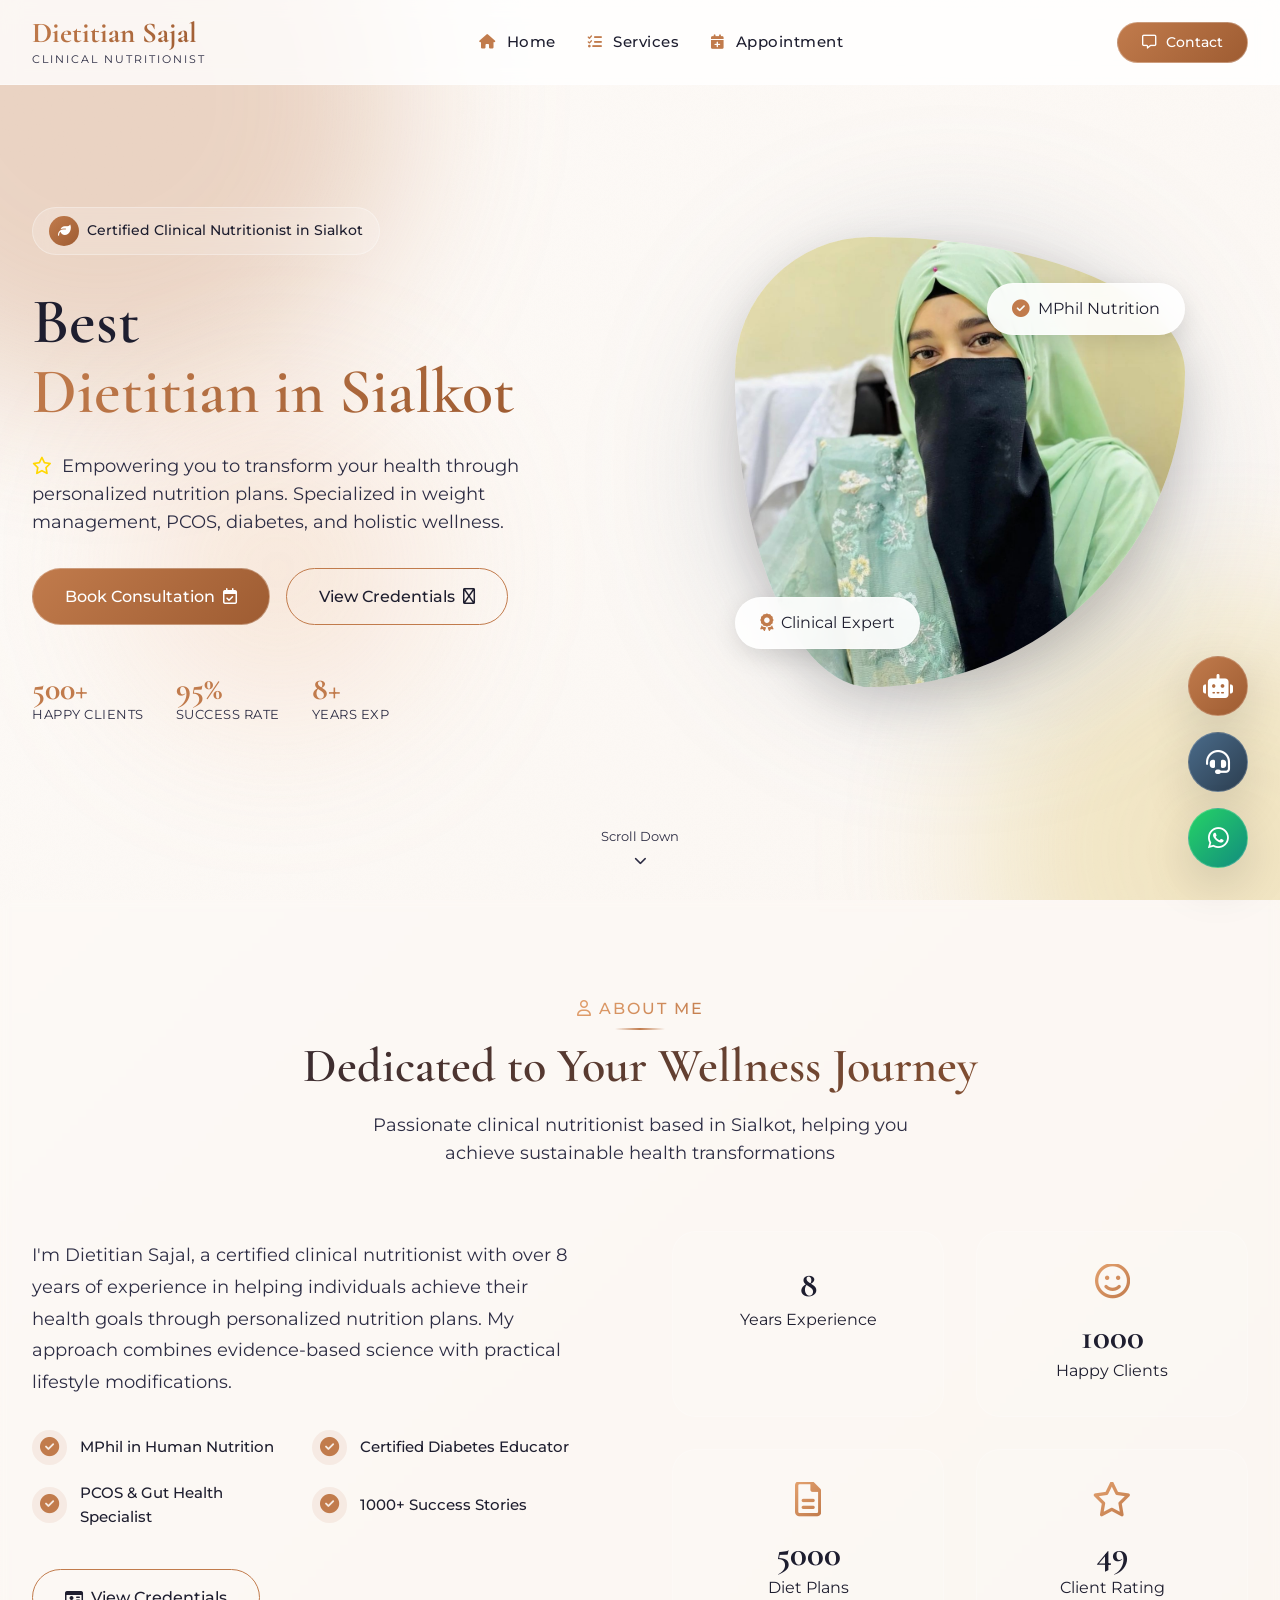
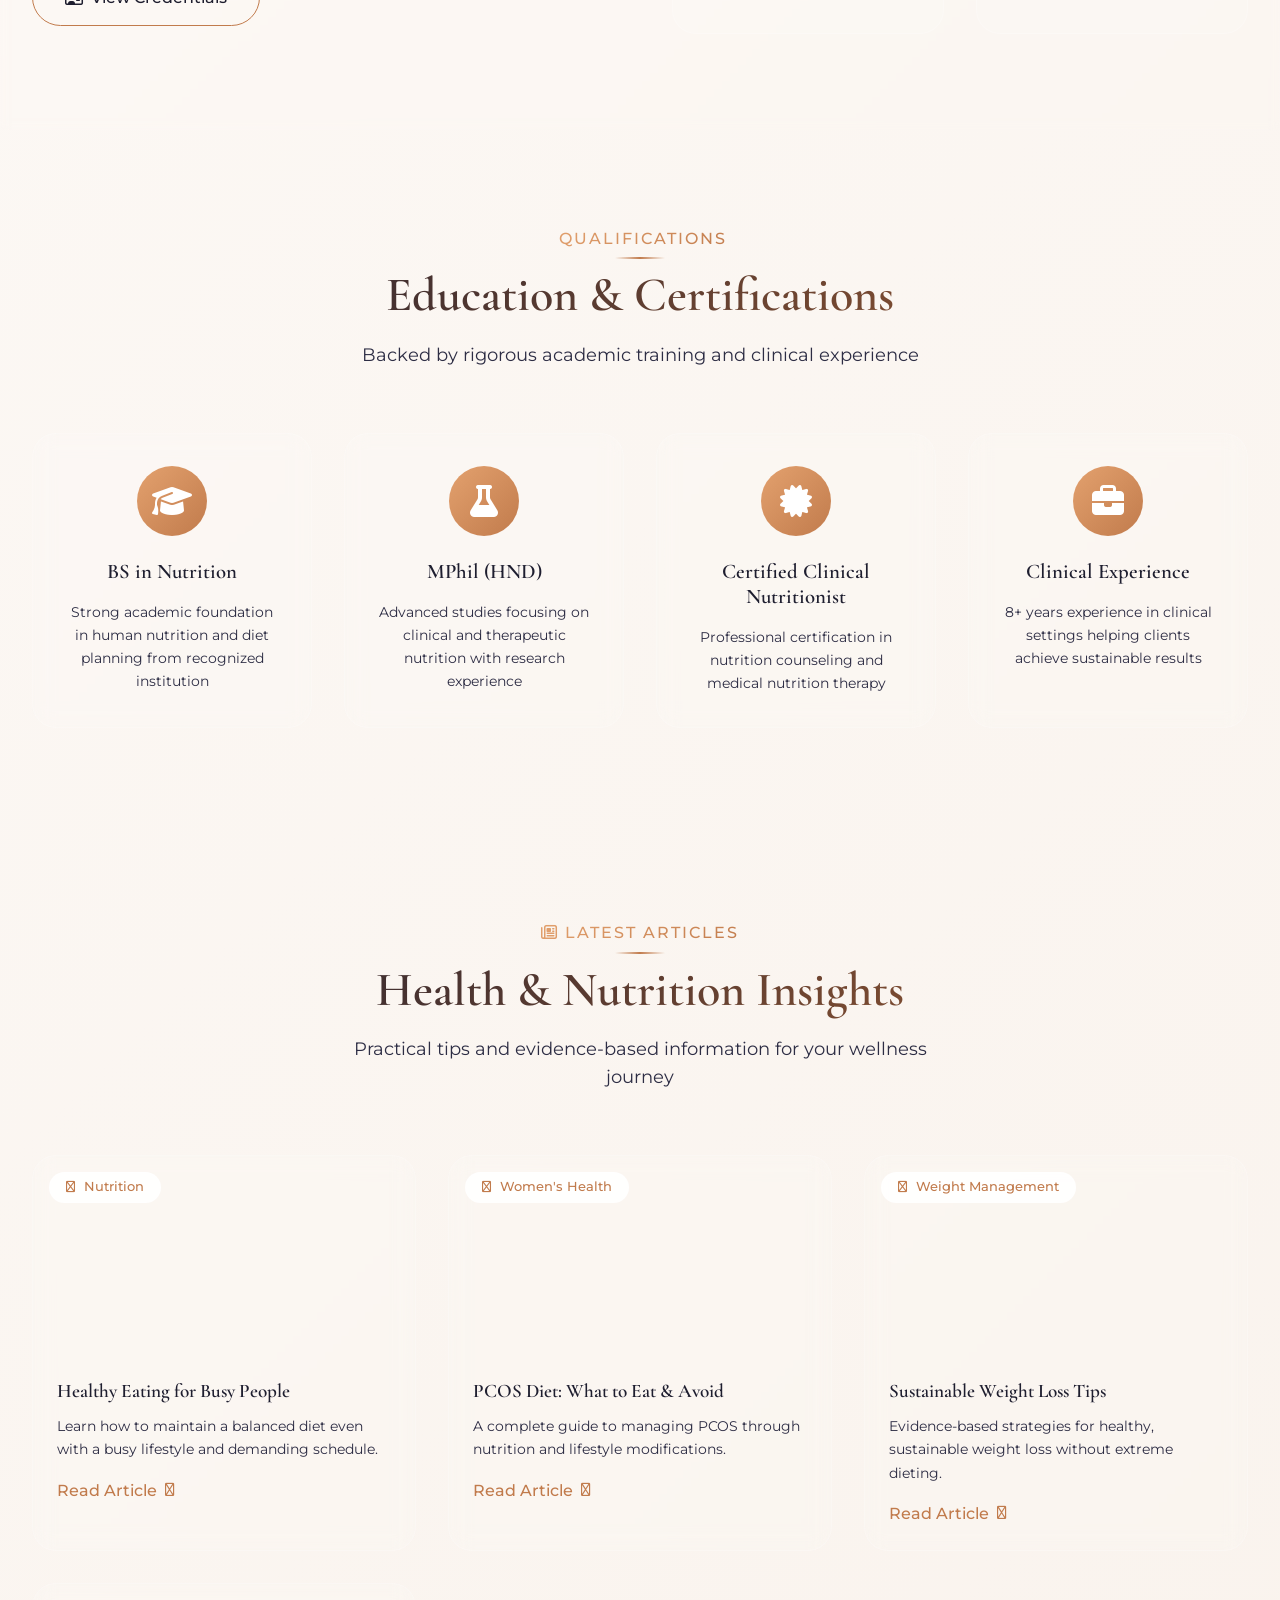
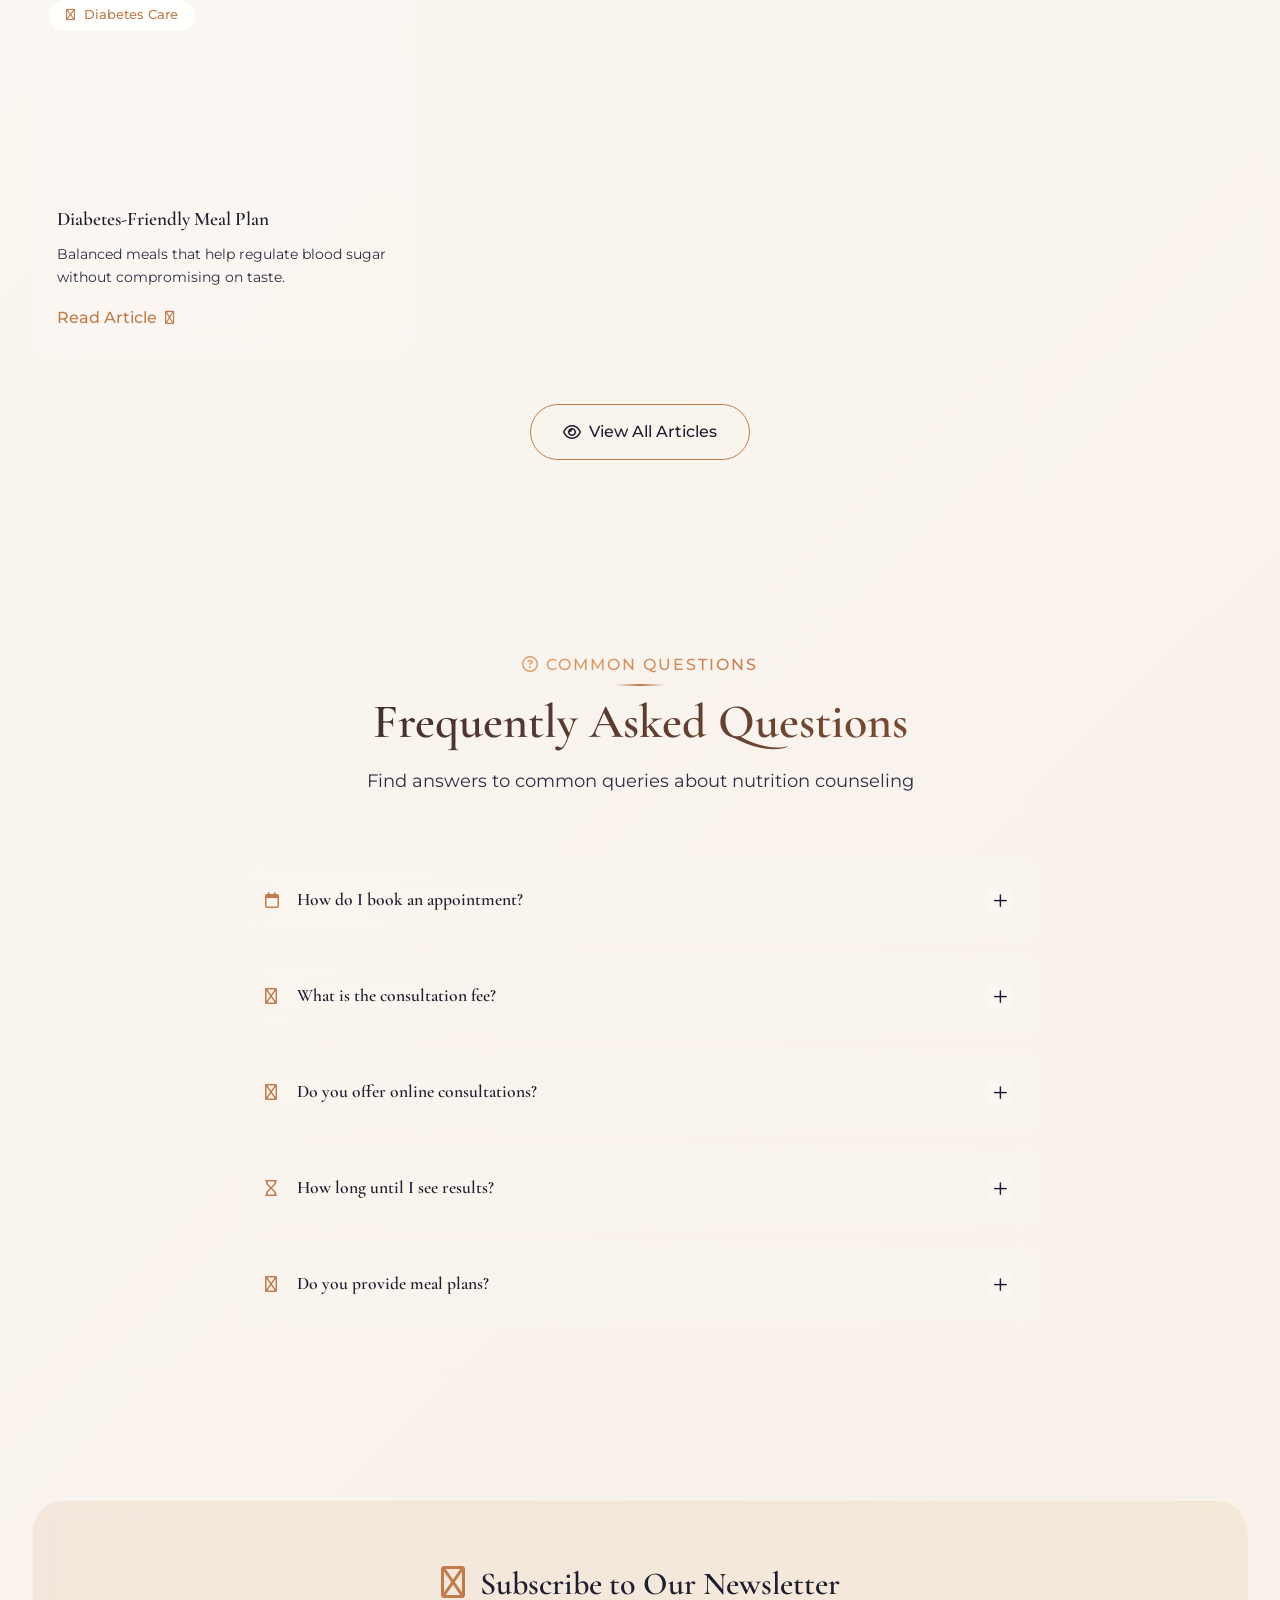
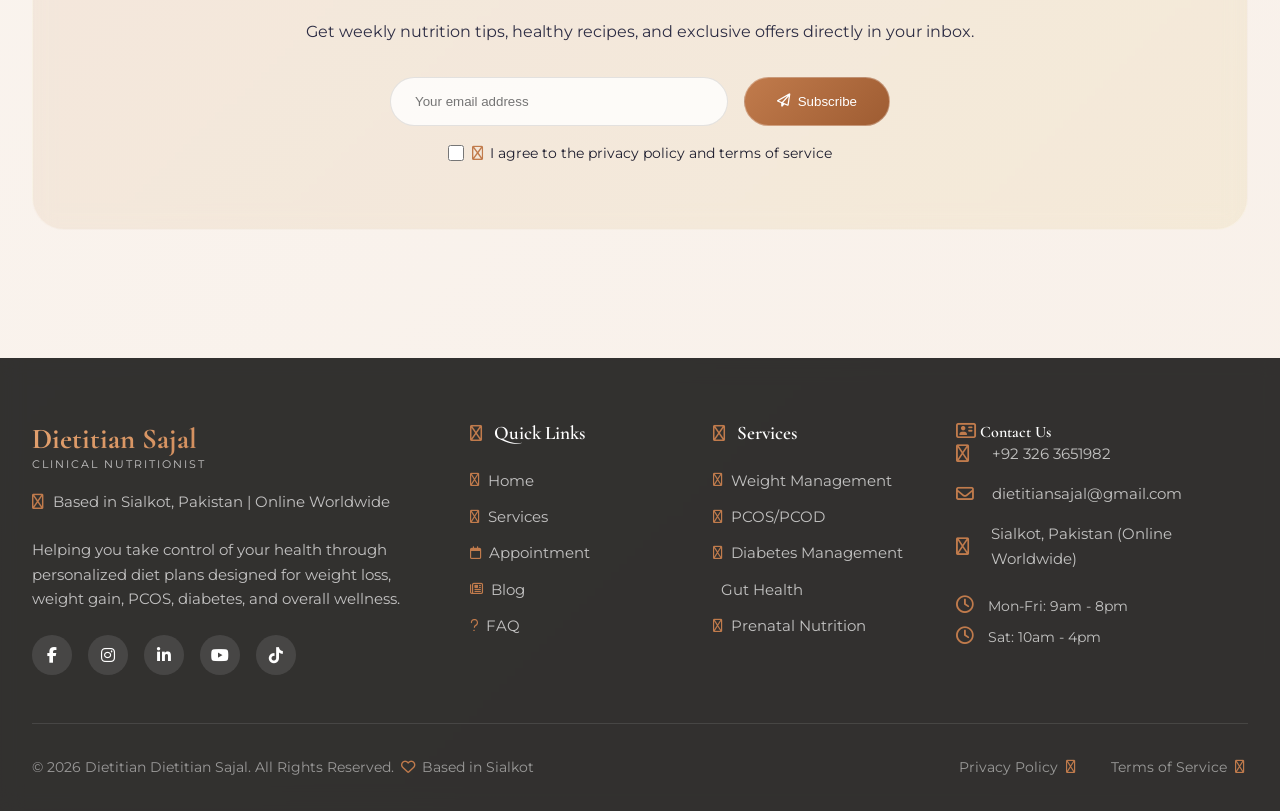
==== index.html @ c1fb3bb5 "Add files via upload" ====
<!DOCTYPE html>
<html lang="en">
<head>
    <meta charset="UTF-8">
    <meta name="viewport" content="width=device-width, initial-scale=1.0">

    <!-- ********** PRIMARY META TAGS (UPDATED for Sialkot & SEO) ********** -->
    <title>Dietitian in Sialkot | Best Nutritionist for PCOS & Weight Loss – Dietitian Sajal</title>
    <meta name="description" content="Dietitian Sajal is a top clinical nutritionist in Sialkot offering expert diet plans for weight loss, PCOS, and diabetes. Book online or in-person consultation today!">
    <meta name="keywords" content="Dietitian in Sialkot, Nutritionist in Sialkot, Weight Loss Diet Plan Pakistan, Online Diet Plan Pakistan, PCOS diet expert, clinical nutritionist, diabetes meal plan, holistic wellness coach">
    <meta name="author" content="Dietitian Sajal">
    <meta name="robots" content="index, follow">
    <link rel="canonical" href="https://ahwm2n1.github.io/Dn-Sajal/">

    <!-- ********** FAVICON ********** -->
    <link rel="apple-touch-icon" sizes="180x180" href="/favicon/apple-touch-icon.png">
    <link rel="icon" type="image/png" sizes="32x32" href="/favicon/favicon-32x32.png">
    <link rel="icon" type="image/png" sizes="16x16" href="/favicon/favicon-16x16.png">
    <link rel="manifest" href="/site.webmanifest">

    <!-- ********** OPEN GRAPH ********** -->
    <meta property="og:title" content="Dietitian in Sialkot | Best Nutritionist for PCOS & Weight Loss – Dietitian Sajal">
    <meta property="og:description" content="Expert nutritionist in Sialkot offering personalized diet plans for weight loss, PCOS, diabetes, and holistic wellness. Book your consultation now.">
    <meta property="og:url" content="https://ahwm2n1.github.io/Dn-Sajal/">
    <meta property="og:site_name" content="Dietitian Dietitian Sajal">
    <meta property="og:type" content="website">
    <meta property="og:image" content="https://ahwm2n1.github.io/Dn-Sajal/images/og-image.jpg">
    <meta property="og:image:width" content="1200">
    <meta property="og:image:height" content="630">
    <meta property="og:locale" content="en_PK">

    <!-- ********** TWITTER CARD ********** -->
    <meta name="twitter:card" content="summary_large_image">
    <meta name="twitter:title" content="Dietitian in Sialkot | Best Nutritionist for PCOS & Weight Loss - Dietitian Sajal">
    <meta name="twitter:description" content="Expert nutritionist in Sialkot offering personalized diet plans for weight loss, PCOS, diabetes, and holistic wellness.">
    <meta name="twitter:image" content="https://ahwm2n1.github.io/Dn-Sajal/images/twitter-image.jpg">

    <!-- Fonts, Icons & Styles -->
    <link rel="preconnect" href="https://fonts.googleapis.com">
    <link rel="preconnect" href="https://fonts.gstatic.com" crossorigin>
    <link href="https://fonts.googleapis.com/css2?family=Cormorant+Garamond:wght@400;500;600;700&family=Montserrat:wght@300;400;500;600;700&display=swap" rel="stylesheet">
    
    <!-- Font Awesome 6 (Latest version with high-quality icons) -->
    <link rel="stylesheet" href="https://cdnjs.cloudflare.com/ajax/libs/font-awesome/6.4.0/css/all.min.css">
    
    <link href="https://unpkg.com/aos@2.3.1/dist/aos.css" rel="stylesheet">
    <link rel="stylesheet" href="css/style.css">
</head>
<body>
    <!-- ====================== ANIMATED BACKGROUND ====================== -->
    <div class="animated-bg">
        <div class="gradient-orb orb-1"></div>
        <div class="gradient-orb orb-2"></div>
        <div class="gradient-orb orb-3"></div>
        <div class="gradient-orb orb-4"></div>
        <div class="noise-overlay"></div>
    </div>

    <!-- ====================== FLOATING ACTION BUTTONS ====================== -->
    <div class="fab-container">
        <div class="fab ai-chat-btn" id="aiChatBtn">
            <i class="fa-solid fa-robot"></i>
            <span class="fab-tooltip">Ask AI Assistant</span>
        </div>
        <div class="fab quick-contact-btn" id="quickContactBtn">
            <i class="fa-solid fa-headset"></i>
            <span class="fab-tooltip">Quick Contact</span>
        </div>
        <a href="https://wa.me/923263651982" class="fab whatsapp-fab" target="_blank">
            <i class="fa-brands fa-whatsapp"></i>
            <span class="fab-tooltip">WhatsApp</span>
        </a>
    </div>

    <!-- ====================== AI CHAT MODAL ====================== -->
    <div class="ai-modal" id="aiModal">
        <div class="ai-modal-content">
            <div class="ai-modal-header">
                <div class="ai-avatar">
                    <i class="fa-solid fa-robot"></i>
                </div>
                <div class="ai-title">
                    <h3>Nutrition AI Assistant</h3>
                    <p>Ask me anything about nutrition</p>
                </div>
                <button class="ai-close-btn" id="aiCloseBtn"><i class="fa-solid fa-xmark"></i></button>
            </div>
            <div class="ai-chat-body" id="aiChatBody">
                <div class="ai-message bot-message">
                    <div class="message-content">
                        <p>👋 Hello! I'm Dn-Sajal's AI assistant. I can help with PCOS, weight loss plans, booking, or nutrition tips. How can I help you today?</p>
                    </div>
                    <span class="message-time">Just now</span>
                </div>
            </div>
            <div class="ai-chat-footer">
                <input type="text" id="aiUserInput" placeholder="Type your question..." autocomplete="off">
                <button id="aiSendBtn"><i class="fa-regular fa-paper-plane"></i></button>
            </div>
            <div class="ai-suggestions">
                <button class="suggestion-chip"><i class="fa-solid fa-female"></i> PCOS diet tips</button>
                <button class="suggestion-chip"><i class="fa-solid fa-weight-scale"></i> Weight loss plan</button>
                <button class="suggestion-chip"><i class="fa-solid fa-calendar-check"></i> Book appointment</button>
                <button class="suggestion-chip"><i class="fa-solid fa-droplet"></i> Diabetes management</button>
            </div>
        </div>
    </div>

    <!-- ====================== QUICK CONTACT MODAL ====================== -->
    <div class="quick-contact-modal" id="quickContactModal">
        <div class="quick-contact-content">
            <div class="quick-contact-header">
                <h3>Quick Contact</h3>
                <button class="quick-close-btn" id="quickCloseBtn"><i class="fa-solid fa-xmark"></i></button>
            </div>
            <div class="quick-contact-body">
                <p>Get in touch instantly through any of these channels:</p>
                <div class="quick-contact-options">
                    <a href="https://wa.me/923263651982" class="quick-option whatsapp-option" target="_blank">
                        <i class="fa-brands fa-whatsapp"></i>
                        <span>WhatsApp</span>
                    </a>
                    <a href="tel:+923263651982" class="quick-option phone-option">
                        <i class="fa-solid fa-phone-volume"></i>
                        <span>Call Now</span>
                    </a>
                    <a href="mailto:dietitiansajal@gmail.com" class="quick-option email-option">
                        <i class="fa-regular fa-envelope"></i>
                        <span>Email</span>
                    </a>
                    <a href="#" class="quick-option instagram-option">
                        <i class="fa-brands fa-instagram"></i>
                        <span>Instagram DM</span>
                    </a>
                </div>
            </div>
        </div>
    </div>

    <!-- ====================== NAVIGATION ====================== -->
    <nav class="navbar" id="navbar">
        <div class="nav-container">
            <div class="logo" data-aos="fade-right" data-aos-duration="1000">
                <a href="index.html">
                    <span class="logo-text">Dietitian Sajal</span>
                    <span class="logo-sub">Clinical Nutritionist</span>
                </a>
            </div>
            
            <div class="nav-menu" id="navMenu">
                <ul>
                    <li data-aos="fade-down" data-aos-delay="100"><a href="index.html" class="active"><i class="fa-solid fa-house"></i> Home</a></li>
                    <li data-aos="fade-down" data-aos-delay="200"><a href="services.html"><i class="fa-solid fa-list-check"></i> Services</a></li>
                    <li data-aos="fade-down" data-aos-delay="300"><a href="appointment.html"><i class="fa-solid fa-calendar-plus"></i> Appointment</a></li>
                </ul>
            </div>
            
            <div class="nav-right">
                <a href="#contact" class="nav-contact-btn"><i class="fa-regular fa-message"></i> Contact</a>
                <div class="nav-toggle" id="navToggle">
                    <span></span>
                    <span></span>
                    <span></span>
                </div>
            </div>
        </div>
    </nav>

    <!-- ====================== HERO SECTION ====================== -->
    <section class="hero">
        <div class="hero-container">
            <div class="hero-content" data-aos="fade-up" data-aos-duration="1500">
                <div class="hero-badge">
                    <span class="badge-icon"><i class="fa-solid fa-leaf"></i></span>
                    <span class="badge-text">Certified Clinical Nutritionist in Sialkot</span>
                </div>
                
                <h1 class="hero-title">
                    Best <span class="typed-text" id="typed-text">Dietitian in Sialkot</span>
                </h1>
                
                <p class="hero-description">
                    <i class="fa-regular fa-star" style="color: #FFD700;"></i> 
                    Empowering you to transform your health through personalized nutrition plans. 
                    Specialized in weight management, PCOS, diabetes, and holistic wellness.
                </p>
                
                <div class="hero-btns">
                    <a href="appointment.html" class="btn btn-primary">
                        <span>Book Consultation</span>
                        <i class="fa-regular fa-calendar-check"></i>
                    </a>
                    <a href="#certificates" class="btn btn-outline">
                        <span>View Credentials</span>
                        <i class="fa-regular fa-certificate"></i>
                    </a>
                </div>
                
                <div class="hero-stats">
                    <div class="stat-item">
                        <span class="stat-number" id="statClients"><i class="fa-regular fa-face-smile"></i> 500+</span>
                        <span class="stat-label">Happy Clients</span>
                    </div>
                    <div class="stat-item">
                        <span class="stat-number" id="statSuccess"><i class="fa-solid fa-chart-line"></i> 95%</span>
                        <span class="stat-label">Success Rate</span>
                    </div>
                    <div class="stat-item">
                        <span class="stat-number" id="statExperience"><i class="fa-regular fa-clock"></i> 8+</span>
                        <span class="stat-label">Years Exp</span>
                    </div>
                </div>
            </div>
            
            <div class="hero-image" data-aos="fade-left" data-aos-duration="1500" data-aos-delay="200">
                <div class="image-wrapper">
                    <div class="image-glow"></div>
                    <img src="images/clinet-img.jpg" alt="Dietitian Sajal, Clinical Nutritionist and Dietitian in Sialkot specializing in PCOS and weight loss">
                    <div class="floating-badge badge-1">
                        <i class="fa-solid fa-check-circle"></i>
                        <span>MPhil Nutrition</span>
                    </div>
                    <div class="floating-badge badge-2">
                        <i class="fa-solid fa-award"></i>
                        <span>Clinical Expert</span>
                    </div>
                </div>
            </div>
        </div>
        
        <div class="scroll-indicator">
            <span>Scroll Down</span>
            <i class="fa-solid fa-chevron-down"></i>
        </div>
    </section>

    <!-- ====================== ABOUT SECTION (NEW) ====================== -->
    <section class="about" id="about">
        <div class="container">
            <div class="section-header" data-aos="fade-up">
                <span class="section-subtitle"><i class="fa-regular fa-user"></i> About Me</span>
                <h2 class="section-title">Dedicated to Your Wellness Journey</h2>
                <p class="section-description">Passionate clinical nutritionist based in Sialkot, helping you achieve sustainable health transformations</p>
            </div>
            
            <div class="about-grid">
                <div class="about-content" data-aos="fade-right">
                    <p>I'm Dietitian Sajal, a certified clinical nutritionist with over 8 years of experience in helping individuals achieve their health goals through personalized nutrition plans. My approach combines evidence-based science with practical lifestyle modifications.</p>
                    <div class="about-features">
                        <div class="feature"><i class="fa-solid fa-circle-check"></i> <span>MPhil in Human Nutrition</span></div>
                        <div class="feature"><i class="fa-solid fa-circle-check"></i> <span>Certified Diabetes Educator</span></div>
                        <div class="feature"><i class="fa-solid fa-circle-check"></i> <span>PCOS & Gut Health Specialist</span></div>
                        <div class="feature"><i class="fa-solid fa-circle-check"></i> <span>1000+ Success Stories</span></div>
                    </div>
                    <a href="#certificates" class="btn btn-outline"><i class="fa-regular fa-id-card"></i> View Credentials</a>
                </div>
                <div class="about-stats-grid" data-aos="fade-left">
                    <div class="stat-card"><i class="fa-solid-regular fa-clock"></i> <span class="stat-large">8+</span> Years Experience</div>
                    <div class="stat-card"><i class="fa-regular fa-face-smile"></i> <span class="stat-large">1000+</span> Happy Clients</div>
                    <div class="stat-card"><i class="fa-regular fa-file-lines"></i> <span class="stat-large">5000+</span> Diet Plans</div>
                    <div class="stat-card"><i class="fa-regular fa-star"></i> <span class="stat-large">4.9</span> Client Rating</div>
                </div>
            </div>
        </div>
    </section>

    <!-- ====================== CERTIFICATES SECTION ====================== -->
    <section class="certificates" id="certificates">
        <div class="container">
            <div class="section-header" data-aos="fade-up">
                <span class="section-subtitle"><i class="fa-regular fa-file-certificate"></i> Qualifications</span>
                <h2 class="section-title">Education & Certifications</h2>
                <p class="section-description">Backed by rigorous academic training and clinical experience</p>
            </div>
            
            <div class="certificates-grid" id="certificatesGrid">
                <div class="certificate-card" data-aos="flip-up" data-aos-duration="1000">
                    <div class="card-icon">
                        <i class="fa-solid fa-graduation-cap"></i>
                    </div>
                    <h3>BS in Nutrition</h3>
                    <p>Strong academic foundation in human nutrition and diet planning from recognized institution</p>
                </div>
                
                <div class="certificate-card" data-aos="flip-up" data-aos-duration="1000" data-aos-delay="100">
                    <div class="card-icon">
                        <i class="fa-solid fa-flask"></i>
                    </div>
                    <h3>MPhil (HND)</h3>
                    <p>Advanced studies focusing on clinical and therapeutic nutrition with research experience</p>
                </div>
                
                <div class="certificate-card" data-aos="flip-up" data-aos-duration="1000" data-aos-delay="200">
                    <div class="card-icon">
                        <i class="fa-regular fa-certificate"></i>
                    </div>
                    <h3>Certified Clinical Nutritionist</h3>
                    <p>Professional certification in nutrition counseling and medical nutrition therapy</p>
                </div>
                
                <div class="certificate-card" data-aos="flip-up" data-aos-duration="1000" data-aos-delay="300">
                    <div class="card-icon">
                        <i class="fa-solid fa-briefcase"></i>
                    </div>
                    <h3>Clinical Experience</h3>
                    <p>8+ years experience in clinical settings helping clients achieve sustainable results</p>
                </div>
            </div>
        </div>
    </section>

    <!-- ====================== BLOG SECTION (4 cards now) ====================== -->
    <section class="blog" id="blog">
        <div class="container">
            <div class="section-header" data-aos="fade-up">
                <span class="section-subtitle"><i class="fa-regular fa-newspaper"></i> Latest Articles</span>
                <h2 class="section-title">Health & Nutrition Insights</h2>
                <p class="section-description">Practical tips and evidence-based information for your wellness journey</p>
            </div>
            
            <div class="blog-grid" id="blogGrid">
                <article class="blog-card" data-aos="fade-up" data-aos-duration="1000">
                    <div class="card-image">
                        <img src="images/nutrition_image2.jpg" alt="Healthy Eating" loading="lazy">
                        <div class="card-category"><i class="fa-regular fa-bowl-food"></i> Nutrition</div>
                    </div>
                    <div class="card-content">
                        <h3>Healthy Eating for Busy People</h3>
                        <p>Learn how to maintain a balanced diet even with a busy lifestyle and demanding schedule.</p>
                        <a href="services.html" class="read-more">Read Article <i class="fa-regular fa-arrow-right"></i></a>
                    </div>
                </article>
                
                <article class="blog-card" data-aos="fade-up" data-aos-duration="1000" data-aos-delay="100">
                    <div class="card-image">
                        <img src="images/nutrition_image2.jpg" alt="PCOS Diet" loading="lazy">
                        <div class="card-category"><i class="fa-regular fa-female"></i> Women's Health</div>
                    </div>
                    <div class="card-content">
                        <h3>PCOS Diet: What to Eat & Avoid</h3>
                        <p>A complete guide to managing PCOS through nutrition and lifestyle modifications.</p>
                        <a href="#" class="read-more">Read Article <i class="fa-regular fa-arrow-right"></i></a>
                    </div>
                </article>
                
                <article class="blog-card" data-aos="fade-up" data-aos-duration="1000" data-aos-delay="200">
                    <div class="card-image">
                        <img src="images/nutrition_image2.jpg" alt="Weight Loss" loading="lazy">
                        <div class="card-category"><i class="fa-regular fa-weight-scale"></i> Weight Management</div>
                    </div>
                    <div class="card-content">
                        <h3>Sustainable Weight Loss Tips</h3>
                        <p>Evidence-based strategies for healthy, sustainable weight loss without extreme dieting.</p>
                        <a href="#" class="read-more">Read Article <i class="fa-regular fa-arrow-right"></i></a>
                    </div>
                </article>

                <!-- 4th blog card (NEW) -->
                <article class="blog-card" data-aos="fade-up" data-aos-duration="1000" data-aos-delay="300">
                    <div class="card-image">
                        <img src="images/blog-4.jpg" alt="Diabetes Diet" loading="lazy">
                        <div class="card-category"><i class="fa-regular fa-droplet"></i> Diabetes Care</div>
                    </div>
                    <div class="card-content">
                        <h3>Diabetes-Friendly Meal Plan</h3>
                        <p>Balanced meals that help regulate blood sugar without compromising on taste.</p>
                        <a href="#" class="read-more">Read Article <i class="fa-regular fa-arrow-right"></i></a>
                    </div>
                </article>
            </div>
            
            <div class="blog-view-all" data-aos="fade-up">
                <a href="services.html" class="btn btn-outline"><i class="fa-regular fa-eye"></i> View All Articles</a>
            </div>
        </div>
    </section>

    <!-- ====================== FAQ SECTION ====================== -->
    <section class="faq" id="faq">
        <div class="container">
            <div class="section-header" data-aos="fade-up">
                <span class="section-subtitle"><i class="fa-regular fa-circle-question"></i> Common Questions</span>
                <h2 class="section-title">Frequently Asked Questions</h2>
                <p class="section-description">Find answers to common queries about nutrition counseling</p>
            </div>
            
            <div class="faq-grid" id="faqGrid">
                <div class="faq-item" data-aos="fade-up">
                    <div class="faq-question">
                        <h3><i class="fa-regular fa-calendar"></i> How do I book an appointment?</h3>
                        <span class="faq-toggle"><i class="fa-regular fa-plus"></i></span>
                    </div>
                    <div class="faq-answer">
                        <p>You can book an appointment by visiting our Appointment page, calling directly at +92 326 3651982, or sending a message on WhatsApp. We typically respond within 2-3 hours.</p>
                    </div>
                </div>
                
                <div class="faq-item" data-aos="fade-up" data-aos-delay="100">
                    <div class="faq-question">
                        <h3><i class="fa-regular fa-rupee-sign"></i> What is the consultation fee?</h3>
                        <span class="faq-toggle"><i class="fa-regular fa-plus"></i></span>
                    </div>
                    <div class="faq-answer">
                        <p>Initial consultation is PKR 2,500. Follow-up sessions are PKR 1,500. We also offer monthly packages that include weekly check-ins and diet plan adjustments.</p>
                    </div>
                </div>
                
                <div class="faq-item" data-aos="fade-up" data-aos-delay="200">
                    <div class="faq-question">
                        <h3><i class="fa-regular fa-video"></i> Do you offer online consultations?</h3>
                        <span class="faq-toggle"><i class="fa-regular fa-plus"></i></span>
                    </div>
                    <div class="faq-answer">
                        <p>Yes, we offer both in-person in Sialkot and online video consultations for clients worldwide. Online sessions are conducted via Zoom or WhatsApp video call.</p>
                    </div>
                </div>
                
                <div class="faq-item" data-aos="fade-up" data-aos-delay="300">
                    <div class="faq-question">
                        <h3><i class="fa-regular fa-hourglass"></i> How long until I see results?</h3>
                        <span class="faq-toggle"><i class="fa-regular fa-plus"></i></span>
                    </div>
                    <div class="faq-answer">
                        <p>Results vary depending on individual factors, but most clients notice positive changes within 2-4 weeks. Sustainable transformation typically takes 3-6 months of consistent effort.</p>
                    </div>
                </div>
                
                <div class="faq-item" data-aos="fade-up" data-aos-delay="400">
                    <div class="faq-question">
                        <h3><i class="fa-regular fa-plate-wheat"></i> Do you provide meal plans?</h3>
                        <span class="faq-toggle"><i class="fa-regular fa-plus"></i></span>
                    </div>
                    <div class="faq-answer">
                        <p>Yes, personalized meal plans are created based on your health goals, dietary preferences, lifestyle, and any medical conditions. Plans include local food options and recipes.</p>
                    </div>
                </div>
            </div>
        </div>
    </section>

    <!-- ====================== NEWSLETTER SECTION ====================== -->
    <section class="newsletter" id="newsletter">
        <div class="container">
            <div class="newsletter-wrapper" data-aos="zoom-in">
                <div class="newsletter-content">
                    <h3><i class="fa-regular fa-envelope-open-text"></i> Subscribe to Our Newsletter</h3>
                    <p>Get weekly nutrition tips, healthy recipes, and exclusive offers directly in your inbox.</p>
                </div>
                <form class="newsletter-form" id="newsletterForm">
                    <div class="form-group">
                        <input type="email" placeholder="Your email address" required>
                        <button type="submit" class="btn btn-primary"><i class="fa-regular fa-paper-plane"></i> Subscribe</button>
                    </div>
                    <div class="form-checkbox">
                        <input type="checkbox" id="privacyPolicy" required>
                        <label for="privacyPolicy"><i class="fa-regular fa-check"></i> I agree to the privacy policy and terms of service</label>
                    </div>
                </form>
            </div>
        </div>
    </section>

    <!-- ====================== FOOTER ====================== -->
    <footer class="footer" id="footer">
        <div class="container">
            <div class="footer-grid">
                <div class="footer-info" data-aos="fade-right">
                    <div class="footer-logo">
                        <span class="logo-text">Dietitian Sajal</span>
                        <span class="logo-sub">Clinical Nutritionist</span>
                    </div>
                    <p><i class="fa-regular fa-location-dot"></i> Based in Sialkot, Pakistan | Online Worldwide</p>
                    <p>Helping you take control of your health through personalized diet plans designed for weight loss, weight gain, PCOS, diabetes, and overall wellness.</p>
                    <div class="social-links">
                        <a href="#" class="social-link"><i class="fa-brands fa-facebook-f"></i></a>
                        <a href="#" class="social-link"><i class="fa-brands fa-instagram"></i></a>
                        <a href="#" class="social-link"><i class="fa-brands fa-linkedin-in"></i></a>
                        <a href="#" class="social-link"><i class="fa-brands fa-youtube"></i></a>
                        <a href="#" class="social-link"><i class="fa-brands fa-tiktok"></i></a>
                    </div>
                </div>
                
                <div class="footer-links" data-aos="fade-up">
                    <h4><i class="fa-regular fa-link"></i> Quick Links</h4>
                    <ul>
                        <li><a href="index.html"><i class="fa-regular fa-house"></i> Home</a></li>
                        <li><a href="services.html"><i class="fa-regular fa-list"></i> Services</a></li>
                        <li><a href="appointment.html"><i class="fa-regular fa-calendar"></i> Appointment</a></li>
                        <li><a href="#blog"><i class="fa-regular fa-newspaper"></i> Blog</a></li>
                        <li><a href="#faq"><i class="fa-regular fa-question"></i> FAQ</a></li>
                    </ul>
                </div>
                
                <div class="footer-links" data-aos="fade-up" data-aos-delay="100">
                    <h4><i class="fa-regular fa-gear"></i> Services</h4>
                    <ul>
                        <li><a href="#"><i class="fa-regular fa-weight-scale"></i> Weight Management</a></li>
                        <li><a href="#"><i class="fa-regular fa-female"></i> PCOS/PCOD</a></li>
                        <li><a href="#"><i class="fa-regular fa-droplet"></i> Diabetes Management</a></li>
                        <li><a href="#"><i class="fa-regular fa-stomach"></i> Gut Health</a></li>
                        <li><a href="#"><i class="fa-regular fa-baby"></i> Prenatal Nutrition</a></li>
                    </ul>
                </div>
                
                <div class="footer-contact" data-aos="fade-left">
                    <h4><i class="fa-regular fa-address-card"></i> Contact Us</h4>
                    <ul>
                        <li><i class="fa-regular fa-phone"></i> <a href="tel:+923263651982">+92 326 3651982</a></li>
                        <li><i class="fa-regular fa-envelope"></i> <a href="mailto:dietitiansajal@gmail.com">dietitiansajal@gmail.com</a></li>
                        <li><i class="fa-regular fa-location-dot"></i> <span>Sialkot, Pakistan (Online Worldwide)</span></li>
                    </ul>
                    <div class="footer-hours">
                        <p><i class="fa-regular fa-clock"></i> Mon-Fri: 9am - 8pm</p>
                        <p><i class="fa-regular fa-clock"></i> Sat: 10am - 4pm</p>
                    </div>
                </div>
            </div>
            
            <div class="footer-bottom">
                <p>&copy; 2026 Dietitian Dietitian Sajal. All Rights Reserved. <i class="fa-regular fa-heart"></i> Based in Sialkot</p>
                <div class="footer-bottom-links">
                    <a href="#">Privacy Policy <i class="fa-regular fa-shield"></i></a>
                    <a href="#">Terms of Service <i class="fa-regular fa-file-signature"></i></a>
                </div>
            </div>
        </div>
    </footer>

    <!-- Scripts -->
    <script src="https://unpkg.com/aos@2.3.1/dist/aos.js"></script>
    <script src="js/script.js"></script>
</body>

</html>
---- css/style.css ----
/* ====================== CSS VARIABLES & RESET ====================== */
:root {
    /* Premium Gradient Palette */
    --primary: #c17b4c;
    --primary-light: #e3a16e;
    --primary-dark: #9e5c32;
    --secondary: #4a6b8a;
    --accent: #d4af37;
    --accent-soft: #e6c27a;
    --dark: #1e1e2f;
    --dark-light: #2d2d44;
    --light: #f8f5f2;
    --light-gray: #f0ebe7;
    --white: #ffffff;
    --black: #1a1a2a;
    
    /* Gradient Orbs Colors */
    --orb-1: rgba(193, 123, 76, 0.3);
    --orb-2: rgba(212, 175, 55, 0.25);
    --orb-3: rgba(74, 107, 138, 0.3);
    --orb-4: rgba(227, 161, 110, 0.2);
    
    /* Glassmorphism */
    --glass-bg: rgba(255, 255, 255, 0.1);
    --glass-border: rgba(255, 255, 255, 0.2);
    --glass-shadow: 0 8px 32px 0 rgba(31, 38, 135, 0.15);
    
    /* Shadows */
    --shadow-sm: 0 4px 12px rgba(0, 0, 0, 0.05);
    --shadow-md: 0 8px 24px rgba(0, 0, 0, 0.1);
    --shadow-lg: 0 16px 48px rgba(0, 0, 0, 0.15);
    --shadow-hover: 0 20px 40px rgba(193, 123, 76, 0.2);
    
    /* Transitions */
    --transition-fast: 0.2s ease;
    --transition-normal: 0.3s ease;
    --transition-slow: 0.5s ease;
    
    /* Border Radius */
    --radius-sm: 8px;
    --radius-md: 16px;
    --radius-lg: 24px;
    --radius-xl: 32px;
    --radius-full: 9999px;
}

* {
    margin: 0;
    padding: 0;
    box-sizing: border-box;
}

html {
    scroll-behavior: smooth;
    overflow-x: hidden;
}

body {
    font-family: 'Montserrat', sans-serif;
    color: var(--dark);
    line-height: 1.6;
    overflow-x: hidden;
    position: relative;
    background: linear-gradient(135deg, #fdfaf7 0%, #f8f0e9 100%);
}

/* ====================== TYPOGRAPHY ====================== */
h1, h2, h3, h4, h5, h6 {
    font-family: 'Cormorant Garamond', serif;
    font-weight: 600;
    line-height: 1.2;
}

.section-header {
    text-align: center;
    margin-bottom: 4rem;
}

.section-subtitle {
    display: inline-block;
    font-size: 1rem;
    font-weight: 500;
    letter-spacing: 2px;
    text-transform: uppercase;
    color: var(--primary);
    background: linear-gradient(135deg, var(--primary-light) 0%, var(--primary) 100%);
    -webkit-background-clip: text;
    -webkit-text-fill-color: transparent;
    background-clip: text;
    margin-bottom: 0.5rem;
    position: relative;
    padding-bottom: 0.5rem;
}

.section-subtitle::after {
    content: '';
    position: absolute;
    bottom: 0;
    left: 50%;
    transform: translateX(-50%);
    width: 50px;
    height: 2px;
    background: linear-gradient(90deg, transparent, var(--primary), transparent);
}

.section-title {
    font-size: 3rem;
    color: var(--dark);
    margin-bottom: 1rem;
    background: linear-gradient(135deg, var(--dark) 0%, var(--primary-dark) 100%);
    -webkit-background-clip: text;
    -webkit-text-fill-color: transparent;
    background-clip: text;
}

.section-description {
    font-size: 1.1rem;
    color: var(--dark-light);
    max-width: 600px;
    margin: 0 auto;
}

/* ====================== ANIMATED BACKGROUND ====================== */
.animated-bg {
    position: fixed;
    top: 0;
    left: 0;
    width: 100%;
    height: 100%;
    z-index: -1;
    overflow: hidden;
}

.gradient-orb {
    position: absolute;
    border-radius: 50%;
    filter: blur(80px);
    animation: float 20s infinite ease-in-out;
}

.orb-1 {
    width: 600px;
    height: 600px;
    background: var(--orb-1);
    top: -200px;
    left: -200px;
    animation-delay: 0s;
}

.orb-2 {
    width: 500px;
    height: 500px;
    background: var(--orb-2);
    bottom: -200px;
    right: -200px;
    animation-delay: -5s;
}

.orb-3 {
    width: 400px;
    height: 400px;
    background: var(--orb-3);
    top: 30%;
    right: 10%;
    animation-delay: -10s;
}

.orb-4 {
    width: 300px;
    height: 300px;
    background: var(--orb-4);
    bottom: 20%;
    left: 10%;
    animation-delay: -15s;
}

.noise-overlay {
    position: absolute;
    top: 0;
    left: 0;
    width: 100%;
    height: 100%;
    background-image: url('[data-uri]');
    opacity: 0.4;
    pointer-events: none;
}

@keyframes float {
    0%, 100% {
        transform: translate(0, 0) scale(1);
    }
    25% {
        transform: translate(50px, 30px) scale(1.1);
    }
    50% {
        transform: translate(20px, 60px) scale(0.9);
    }
    75% {
        transform: translate(-30px, 20px) scale(1.05);
    }
}

/* ====================== CONTAINER ====================== */
.container {
    max-width: 1280px;
    margin: 0 auto;
    padding: 0 2rem;
}

/* ====================== FLOATING ACTION BUTTONS ====================== */
.fab-container {
    position: fixed;
    bottom: 2rem;
    right: 2rem;
    display: flex;
    flex-direction: column;
    gap: 1rem;
    z-index: 999;
}

.fab {
    width: 60px;
    height: 60px;
    border-radius: var(--radius-full);
    display: flex;
    align-items: center;
    justify-content: center;
    cursor: pointer;
    transition: var(--transition-normal);
    position: relative;
    box-shadow: var(--shadow-lg);
    border: 1px solid var(--glass-border);
    backdrop-filter: blur(10px);
}

.fab i {
    font-size: 1.5rem;
    color: white;
}

.fab-tooltip {
    position: absolute;
    right: 70px;
    background: rgba(0, 0, 0, 0.8);
    color: white;
    padding: 0.5rem 1rem;
    border-radius: var(--radius-md);
    font-size: 0.875rem;
    white-space: nowrap;
    opacity: 0;
    visibility: hidden;
    transition: var(--transition-fast);
    pointer-events: none;
}

.fab:hover .fab-tooltip {
    opacity: 1;
    visibility: visible;
    right: 80px;
}

.fab:hover {
    transform: scale(1.1);
}

.ai-chat-btn {
    background: linear-gradient(135deg, var(--primary), var(--primary-dark));
}

.quick-contact-btn {
    background: linear-gradient(135deg, var(--secondary), #2c3e50);
}

.whatsapp-fab {
    background: linear-gradient(135deg, #25D366, #128C7E);
    text-decoration: none;
}

/* Pulse Animation for WhatsApp */
.pulse-ring {
    position: absolute;
    width: 100%;
    height: 100%;
    border-radius: 50%;
    background: rgba(37, 211, 102, 0.5);
    animation: pulse 2s infinite;
    z-index: -1;
}

@keyframes pulse {
    0% {
        transform: scale(1);
        opacity: 1;
    }
    100% {
        transform: scale(1.5);
        opacity: 0;
    }
}

/* ====================== AI CHAT MODAL ====================== */
.ai-modal {
    position: fixed;
    bottom: 100px;
    right: 2rem;
    width: 350px;
    background: rgba(255, 255, 255, 0.95);
    backdrop-filter: blur(20px);
    border-radius: var(--radius-lg);
    box-shadow: var(--shadow-lg);
    border: 1px solid var(--glass-border);
    z-index: 1000;
    opacity: 0;
    visibility: hidden;
    transform: translateY(20px);
    transition: var(--transition-normal);
}

.ai-modal.active {
    opacity: 1;
    visibility: visible;
    transform: translateY(0);
}

.ai-modal-content {
    display: flex;
    flex-direction: column;
    height: 500px;
}

.ai-modal-header {
    display: flex;
    align-items: center;
    gap: 1rem;
    padding: 1.5rem;
    border-bottom: 1px solid rgba(0, 0, 0, 0.1);
}

.ai-avatar {
    width: 40px;
    height: 40px;
    border-radius: var(--radius-full);
    background: linear-gradient(135deg, var(--primary), var(--primary-dark));
    display: flex;
    align-items: center;
    justify-content: center;
}

.ai-avatar i {
    color: white;
    font-size: 1.2rem;
}

.ai-title h3 {
    font-size: 1rem;
    margin-bottom: 0.25rem;
}

.ai-title p {
    font-size: 0.8rem;
    color: var(--dark-light);
}

.ai-close-btn {
    margin-left: auto;
    background: none;
    border: none;
    cursor: pointer;
    width: 30px;
    height: 30px;
    border-radius: var(--radius-full);
    display: flex;
    align-items: center;
    justify-content: center;
    transition: var(--transition-fast);
}

.ai-close-btn:hover {
    background: rgba(0, 0, 0, 0.05);
}

.ai-chat-body {
    flex: 1;
    padding: 1.5rem;
    overflow-y: auto;
    display: flex;
    flex-direction: column;
    gap: 1rem;
}

.ai-message {
    display: flex;
    margin-bottom: 1rem;
}

.bot-message {
    justify-content: flex-start;
}

.user-message {
    justify-content: flex-end;
}

.message-content {
    max-width: 80%;
    padding: 0.75rem 1rem;
    border-radius: var(--radius-lg);
    font-size: 0.9rem;
    position: relative;
}

.bot-message .message-content {
    background: var(--light-gray);
    border-bottom-left-radius: 4px;
}

.user-message .message-content {
    background: linear-gradient(135deg, var(--primary), var(--primary-dark));
    color: white;
    border-bottom-right-radius: 4px;
}

.message-time {
    font-size: 0.7rem;
    color: var(--dark-light);
    margin-top: 0.25rem;
    display: block;
}

.ai-chat-footer {
    padding: 1rem 1.5rem;
    border-top: 1px solid rgba(0, 0, 0, 0.1);
    display: flex;
    gap: 0.5rem;
}

.ai-chat-footer input {
    flex: 1;
    padding: 0.75rem 1rem;
    border: 1px solid rgba(0, 0, 0, 0.1);
    border-radius: var(--radius-full);
    outline: none;
    transition: var(--transition-fast);
    background: rgba(255, 255, 255, 0.8);
}

.ai-chat-footer input:focus {
    border-color: var(--primary);
    box-shadow: 0 0 0 3px rgba(193, 123, 76, 0.1);
}

.ai-chat-footer button {
    width: 45px;
    height: 45px;
    border-radius: var(--radius-full);
    background: linear-gradient(135deg, var(--primary), var(--primary-dark));
    border: none;
    color: white;
    cursor: pointer;
    transition: var(--transition-fast);
}

.ai-chat-footer button:hover {
    transform: scale(1.1);
}

.ai-suggestions {
    padding: 1rem 1.5rem;
    border-top: 1px solid rgba(0, 0, 0, 0.1);
    display: flex;
    flex-wrap: wrap;
    gap: 0.5rem;
}

.suggestion-chip {
    padding: 0.5rem 1rem;
    background: var(--light-gray);
    border: none;
    border-radius: var(--radius-full);
    font-size: 0.8rem;
    cursor: pointer;
    transition: var(--transition-fast);
    color: var(--dark);
}

.suggestion-chip:hover {
    background: var(--primary);
    color: white;
}

/* ====================== QUICK CONTACT MODAL ====================== */
.quick-contact-modal {
    position: fixed;
    bottom: 100px;
    right: 2rem;
    width: 300px;
    background: rgba(255, 255, 255, 0.95);
    backdrop-filter: blur(20px);
    border-radius: var(--radius-lg);
    box-shadow: var(--shadow-lg);
    border: 1px solid var(--glass-border);
    z-index: 1000;
    opacity: 0;
    visibility: hidden;
    transform: translateY(20px);
    transition: var(--transition-normal);
}

.quick-contact-modal.active {
    opacity: 1;
    visibility: visible;
    transform: translateY(0);
}

.quick-contact-header {
    padding: 1.5rem;
    border-bottom: 1px solid rgba(0, 0, 0, 0.1);
    display: flex;
    justify-content: space-between;
    align-items: center;
}

.quick-contact-header h3 {
    font-size: 1.2rem;
}

.quick-close-btn {
    background: none;
    border: none;
    cursor: pointer;
    width: 30px;
    height: 30px;
    border-radius: var(--radius-full);
    display: flex;
    align-items: center;
    justify-content: center;
}

.quick-close-btn:hover {
    background: rgba(0, 0, 0, 0.05);
}

.quick-contact-body {
    padding: 1.5rem;
}

.quick-contact-body p {
    margin-bottom: 1.5rem;
    color: var(--dark-light);
}

.quick-contact-options {
    display: flex;
    flex-direction: column;
    gap: 1rem;
}

.quick-option {
    display: flex;
    align-items: center;
    gap: 1rem;
    padding: 1rem;
    border-radius: var(--radius-md);
    text-decoration: none;
    color: var(--dark);
    transition: var(--transition-fast);
    border: 1px solid rgba(0, 0, 0, 0.1);
}

.quick-option i {
    width: 20px;
    font-size: 1.2rem;
}

.quick-option:hover {
    transform: translateX(5px);
    border-color: var(--primary);
    background: rgba(193, 123, 76, 0.05);
}

.whatsapp-option i { color: #25D366; }
.phone-option i { color: var(--primary); }
.email-option i { color: var(--secondary); }
.instagram-option i { color: #E4405F; }

/* ====================== NAVBAR ====================== */
.navbar {
    position: fixed;
    top: 0;
    left: 0;
    width: 100%;
    z-index: 100;
    padding: 1rem 0;
    transition: var(--transition-normal);
    background: rgba(255, 255, 255, 0.8);
    backdrop-filter: blur(10px);
    border-bottom: 1px solid rgba(255, 255, 255, 0.3);
}

.navbar.scrolled {
    padding: 0.5rem 0;
    background: rgba(255, 255, 255, 0.95);
    box-shadow: var(--shadow-md);
}

.nav-container {
    max-width: 1280px;
    margin: 0 auto;
    padding: 0 2rem;
    display: flex;
    justify-content: space-between;
    align-items: center;
}

/* Logo */
.logo a {
    text-decoration: none;
    display: flex;
    flex-direction: column;
}

.logo-text {
    font-family: 'Cormorant Garamond', serif;
    font-size: 1.8rem;
    font-weight: 700;
    background: linear-gradient(135deg, var(--primary) 0%, var(--primary-dark) 100%);
    -webkit-background-clip: text;
    -webkit-text-fill-color: transparent;
    background-clip: text;
    line-height: 1.2;
}

.logo-sub {
    font-size: 0.7rem;
    letter-spacing: 2px;
    color: var(--dark-light);
    text-transform: uppercase;
}

/* Navigation Menu */
.nav-menu ul {
    display: flex;
    list-style: none;
    gap: 2rem;
}

.nav-menu a {
    text-decoration: none;
    color: var(--dark);
    font-weight: 500;
    font-size: 0.95rem;
    letter-spacing: 0.5px;
    transition: var(--transition-fast);
    position: relative;
    padding: 0.5rem 0;
}

.nav-menu a i {
    margin-right: 0.4rem;
    font-size: 0.9rem;
    color: var(--primary);
    transition: var(--transition-fast);
}

.nav-menu a:hover i,
.nav-menu a.active i {
    color: var(--primary-dark);
    transform: scale(1.1);
}

.nav-menu a::after {
    content: '';
    position: absolute;
    bottom: 0;
    left: 50%;
    transform: translateX(-50%);
    width: 0;
    height: 2px;
    background: linear-gradient(90deg, transparent, var(--primary), transparent);
    transition: var(--transition-normal);
}

.nav-menu a:hover::after,
.nav-menu a.active::after {
    width: 100%;
}

.nav-menu a:hover,
.nav-menu a.active {
    color: var(--primary);
}

/* Nav Right */
.nav-right {
    display: flex;
    align-items: center;
    gap: 1.5rem;
}

.nav-contact-btn {
    text-decoration: none;
    padding: 0.5rem 1.5rem;
    background: linear-gradient(135deg, var(--primary), var(--primary-dark));
    color: white;
    border-radius: var(--radius-full);
    font-weight: 500;
    font-size: 0.9rem;
    transition: var(--transition-fast);
    border: 1px solid rgba(255, 255, 255, 0.3);
}

.nav-contact-btn i {
    margin-right: 0.4rem;
}

.nav-contact-btn:hover {
    transform: translateY(-2px);
    box-shadow: 0 10px 20px rgba(193, 123, 76, 0.3);
}

/* Nav Toggle (Mobile) */
.nav-toggle {
    display: none;
    flex-direction: column;
    gap: 6px;
    cursor: pointer;
}

.nav-toggle span {
    width: 25px;
    height: 2px;
    background: var(--dark);
    transition: var(--transition-fast);
}

/* ====================== HERO SECTION ====================== */
.hero {
    min-height: 100vh;
    display: flex;
    align-items: center;
    padding: 6rem 2rem 4rem;
    position: relative;
    overflow: hidden;
}

.hero-container {
    max-width: 1280px;
    margin: 0 auto;
    display: grid;
    grid-template-columns: 1fr 1fr;
    gap: 4rem;
    align-items: center;
}

/* Hero Content */
.hero-badge {
    display: inline-flex;
    align-items: center;
    gap: 0.5rem;
    background: rgba(255, 255, 255, 0.2);
    backdrop-filter: blur(10px);
    padding: 0.5rem 1rem;
    border-radius: var(--radius-full);
    border: 1px solid rgba(255, 255, 255, 0.3);
    margin-bottom: 2rem;
}

.badge-icon {
    width: 30px;
    height: 30px;
    border-radius: var(--radius-full);
    background: linear-gradient(135deg, var(--primary), var(--primary-dark));
    display: flex;
    align-items: center;
    justify-content: center;
}

.badge-icon i {
    color: white;
    font-size: 0.8rem;
}

.badge-text {
    font-size: 0.9rem;
    font-weight: 500;
    color: var(--dark);
}

.hero-title {
    font-size: 4rem;
    margin-bottom: 1.5rem;
    line-height: 1.1;
}

.hero-title .typed-text {
    background: linear-gradient(135deg, var(--primary) 0%, var(--primary-dark) 100%);
    -webkit-background-clip: text;
    -webkit-text-fill-color: transparent;
    background-clip: text;
    display: inline-block;
}

.hero-description {
    font-size: 1.1rem;
    color: var(--dark-light);
    margin-bottom: 2rem;
    max-width: 500px;
}

.hero-description i {
    color: var(--accent);
    margin-right: 0.3rem;
}

/* Hero Buttons */
.hero-btns {
    display: flex;
    gap: 1rem;
    margin-bottom: 3rem;
    flex-wrap: wrap;
}

.btn {
    display: inline-flex;
    align-items: center;
    gap: 0.5rem;
    padding: 0.9rem 2rem;
    border-radius: var(--radius-full);
    text-decoration: none;
    font-weight: 500;
    transition: var(--transition-normal);
    position: relative;
    overflow: hidden;
}

.btn-primary {
    background: linear-gradient(135deg, var(--primary), var(--primary-dark));
    color: white;
    border: 1px solid rgba(255, 255, 255, 0.3);
}

.btn-primary:hover {
    transform: translateY(-3px);
    box-shadow: 0 15px 30px rgba(193, 123, 76, 0.4);
}

.btn-outline {
    background: transparent;
    color: var(--dark);
    border: 1px solid var(--primary);
}

.btn-outline:hover {
    background: rgba(193, 123, 76, 0.1);
    transform: translateY(-3px);
}

/* Hero Stats */
.hero-stats {
    display: flex;
    gap: 2rem;
}

.stat-item {
    display: flex;
    flex-direction: column;
}

.stat-number {
    font-family: 'Cormorant Garamond', serif;
    font-size: 2rem;
    font-weight: 700;
    color: var(--primary);
    line-height: 1;
}

.stat-number i {
    font-size: 1.4rem;
    margin-right: 0.3rem;
    color: var(--primary-light);
}

.stat-label {
    font-size: 0.8rem;
    color: var(--dark-light);
    text-transform: uppercase;
    letter-spacing: 0.5px;
}

/* Hero Image */
.hero-image {
    position: relative;
}

.image-wrapper {
    position: relative;
    width: fit-content;
    margin: 0 auto;
}

.image-wrapper img {
    width: 100%;
    max-width: 450px;
    border-radius: 30% 70% 70% 30% / 30% 30% 70% 70%;
    box-shadow: var(--shadow-lg);
    position: relative;
    z-index: 2;
    animation: morph 8s ease-in-out infinite;
}

.image-glow {
    position: absolute;
    top: 50%;
    left: 50%;
    transform: translate(-50%, -50%);
    width: 100%;
    height: 100%;
    background: radial-gradient(circle, rgba(193, 123, 76, 0.3) 0%, transparent 70%);
    filter: blur(30px);
    z-index: 1;
}

@keyframes morph {
    0%, 100% {
        border-radius: 30% 70% 70% 30% / 30% 30% 70% 70%;
    }
    25% {
        border-radius: 58% 42% 75% 25% / 76% 46% 54% 24%;
    }
    50% {
        border-radius: 50% 50% 33% 67% / 55% 27% 73% 45%;
    }
    75% {
        border-radius: 33% 67% 58% 42% / 63% 68% 32% 37%;
    }
}

.floating-badge {
    position: absolute;
    background: rgba(255, 255, 255, 0.9);
    backdrop-filter: blur(10px);
    padding: 0.75rem 1.5rem;
    border-radius: var(--radius-full);
    box-shadow: var(--shadow-md);
    display: flex;
    align-items: center;
    gap: 0.5rem;
    border: 1px solid rgba(255, 255, 255, 0.3);
    animation: float 6s ease-in-out infinite;
    z-index: 3;
}

.floating-badge i {
    color: var(--primary);
    font-size: 1.1rem;
}

.badge-1 {
    top: 10%;
    right: 0;
    animation-delay: 0s;
}

.badge-2 {
    bottom: 10%;
    left: 0;
    animation-delay: -3s;
}

@keyframes float {
    0%, 100% {
        transform: translate(0, 0);
    }
    50% {
        transform: translate(0, -10px);
    }
}

/* Scroll Indicator */
.scroll-indicator {
    position: absolute;
    bottom: 2rem;
    left: 50%;
    transform: translateX(-50%);
    display: flex;
    flex-direction: column;
    align-items: center;
    gap: 0.5rem;
    color: var(--dark-light);
    font-size: 0.8rem;
    animation: bounce 2s infinite;
}

@keyframes bounce {
    0%, 100% {
        transform: translateX(-50%) translateY(0);
    }
    50% {
        transform: translateX(-50%) translateY(10px);
    }
}

/* ====================== ABOUT SECTION (NEW) ====================== */
.about {
    padding: 6rem 0;
    background: rgba(255, 255, 255, 0.02);
    backdrop-filter: blur(5px);
}

.about-grid {
    display: grid;
    grid-template-columns: 1fr 1fr;
    gap: 4rem;
    align-items: center;
}

.about-content {
    padding-right: 2rem;
}

.about-content p {
    font-size: 1.1rem;
    color: var(--dark-light);
    margin-bottom: 2rem;
    line-height: 1.8;
}

.about-features {
    display: grid;
    grid-template-columns: repeat(2, 1fr);
    gap: 1rem;
    margin-bottom: 2.5rem;
}

.feature {
    display: flex;
    align-items: center;
    gap: 0.8rem;
}

.feature i {
    color: var(--primary);
    font-size: 1.2rem;
    background: rgba(193, 123, 76, 0.1);
    padding: 0.5rem;
    border-radius: var(--radius-full);
}

.feature span {
    font-size: 0.95rem;
    font-weight: 500;
}

.about-stats-grid {
    display: grid;
    grid-template-columns: repeat(2, 1fr);
    gap: 2rem;
}

.stat-card {
    background: rgba(255, 255, 255, 0.1);
    backdrop-filter: blur(10px);
    padding: 2rem 1.5rem;
    border-radius: var(--radius-lg);
    border: 1px solid var(--glass-border);
    text-align: center;
    transition: var(--transition-normal);
}

.stat-card:hover {
    transform: translateY(-5px);
    border-color: var(--primary);
    box-shadow: var(--shadow-hover);
}

.stat-card i {
    font-size: 2.2rem;
    color: var(--primary);
    margin-bottom: 1rem;
    background: linear-gradient(135deg, var(--primary-light), var(--primary));
    -webkit-background-clip: text;
    -webkit-text-fill-color: transparent;
}

.stat-large {
    font-family: 'Cormorant Garamond', serif;
    font-size: 2.2rem;
    font-weight: 700;
    color: var(--dark);
    display: block;
    line-height: 1.2;
}

/* ====================== CERTIFICATES SECTION ====================== */
.certificates {
    padding: 6rem 0;
}

.certificates-grid {
    display: grid;
    grid-template-columns: repeat(4, 1fr);
    gap: 2rem;
}

.certificate-card {
    background: rgba(255, 255, 255, 0.1);
    backdrop-filter: blur(10px);
    padding: 2rem;
    border-radius: var(--radius-lg);
    border: 1px solid rgba(255, 255, 255, 0.2);
    transition: var(--transition-normal);
    text-align: center;
    position: relative;
    overflow: hidden;
}

.certificate-card::before {
    content: '';
    position: absolute;
    top: 0;
    left: 0;
    width: 100%;
    height: 100%;
    background: linear-gradient(135deg, transparent, rgba(255, 255, 255, 0.2), transparent);
    transform: translateX(-100%);
    transition: var(--transition-slow);
}

.certificate-card:hover::before {
    transform: translateX(100%);
}

.certificate-card:hover {
    transform: translateY(-10px);
    box-shadow: var(--shadow-hover);
    border-color: var(--primary);
}

.card-icon {
    width: 70px;
    height: 70px;
    border-radius: var(--radius-full);
    background: linear-gradient(135deg, var(--primary-light), var(--primary));
    display: flex;
    align-items: center;
    justify-content: center;
    margin: 0 auto 1.5rem;
}

.card-icon i {
    font-size: 2rem;
    color: white;
}

.certificate-card h3 {
    font-size: 1.3rem;
    margin-bottom: 1rem;
}

.certificate-card p {
    color: var(--dark-light);
    font-size: 0.9rem;
    line-height: 1.6;
}

/* ====================== BLOG SECTION ====================== */
.blog {
    padding: 6rem 0;
}

.blog-grid {
    display: grid;
    grid-template-columns: repeat(3, 1fr);
    gap: 2rem;
    margin-bottom: 3rem;
}

.blog-card {
    background: rgba(255, 255, 255, 0.1);
    backdrop-filter: blur(10px);
    border-radius: var(--radius-lg);
    overflow: hidden;
    border: 1px solid rgba(255, 255, 255, 0.2);
    transition: var(--transition-normal);
}

.blog-card:hover {
    transform: translateY(-10px);
    box-shadow: var(--shadow-hover);
    border-color: var(--primary);
}

.card-image {
    position: relative;
    height: 200px;
    overflow: hidden;
}

.card-image img {
    width: 100%;
    height: 100%;
    object-fit: cover;
    transition: var(--transition-slow);
}

.blog-card:hover .card-image img {
    transform: scale(1.1);
}

.card-category {
    position: absolute;
    top: 1rem;
    left: 1rem;
    background: rgba(255, 255, 255, 0.9);
    backdrop-filter: blur(5px);
    padding: 0.25rem 1rem;
    border-radius: var(--radius-full);
    font-size: 0.8rem;
    font-weight: 500;
    color: var(--primary);
    border: 1px solid rgba(255, 255, 255, 0.3);
}

.card-category i {
    margin-right: 0.3rem;
    font-size: 0.75rem;
}

.card-content {
    padding: 1.5rem;
}

.card-content h3 {
    font-size: 1.2rem;
    margin-bottom: 0.75rem;
}

.card-content p {
    color: var(--dark-light);
    font-size: 0.9rem;
    margin-bottom: 1rem;
}

.read-more {
    color: var(--primary);
    text-decoration: none;
    font-weight: 500;
    display: inline-flex;
    align-items: center;
    gap: 0.5rem;
    transition: var(--transition-fast);
}

.read-more i {
    font-size: 0.8rem;
    transition: var(--transition-fast);
}

.read-more:hover {
    gap: 1rem;
}

.read-more:hover i {
    transform: translateX(3px);
}

.blog-view-all {
    text-align: center;
}

/* ====================== FAQ SECTION ====================== */
.faq {
    padding: 6rem 0;
}

.faq-grid {
    max-width: 800px;
    margin: 0 auto;
}

.faq-item {
    background: rgba(255, 255, 255, 0.1);
    backdrop-filter: blur(10px);
    border-radius: var(--radius-md);
    margin-bottom: 1rem;
    border: 1px solid rgba(255, 255, 255, 0.2);
    overflow: hidden;
    transition: var(--transition-normal);
}

.faq-item:hover {
    border-color: var(--primary);
}

.faq-question {
    padding: 1.5rem;
    display: flex;
    justify-content: space-between;
    align-items: center;
    cursor: pointer;
}

.faq-question h3 {
    font-size: 1.1rem;
    margin: 0;
    display: flex;
    align-items: center;
    gap: 0.8rem;
}

.faq-question h3 i {
    color: var(--primary);
    font-size: 1rem;
    width: 1.2rem;
}

.faq-toggle {
    width: 30px;
    height: 30px;
    border-radius: var(--radius-full);
    background: rgba(255, 255, 255, 0.2);
    display: flex;
    align-items: center;
    justify-content: center;
    transition: var(--transition-fast);
}

.faq-item.active .faq-toggle {
    transform: rotate(45deg);
    background: var(--primary);
    color: white;
}

.faq-answer {
    padding: 0 1.5rem;
    max-height: 0;
    overflow: hidden;
    transition: var(--transition-normal);
}

.faq-item.active .faq-answer {
    padding: 0 1.5rem 1.5rem;
    max-height: 200px;
}

.faq-answer p {
    color: var(--dark-light);
    font-size: 0.95rem;
}

/* ====================== NEWSLETTER SECTION ====================== */
.newsletter {
    padding: 4rem 0;
}

.newsletter-wrapper {
    background: linear-gradient(135deg, rgba(193, 123, 76, 0.1), rgba(212, 175, 55, 0.1));
    backdrop-filter: blur(10px);
    border-radius: var(--radius-xl);
    padding: 4rem;
    border: 1px solid rgba(255, 255, 255, 0.3);
    text-align: center;
}

.newsletter-content h3 {
    font-size: 2rem;
    margin-bottom: 1rem;
}

.newsletter-content h3 i {
    color: var(--primary);
    margin-right: 0.5rem;
}

.newsletter-content p {
    color: var(--dark-light);
    margin-bottom: 2rem;
}

.newsletter-form {
    max-width: 500px;
    margin: 0 auto;
}

.form-group {
    display: flex;
    gap: 1rem;
    margin-bottom: 1rem;
}

.form-group input {
    flex: 1;
    padding: 1rem 1.5rem;
    border: 1px solid rgba(0, 0, 0, 0.1);
    border-radius: var(--radius-full);
    outline: none;
    transition: var(--transition-fast);
    background: rgba(255, 255, 255, 0.8);
}

.form-group input:focus {
    border-color: var(--primary);
    box-shadow: 0 0 0 3px rgba(193, 123, 76, 0.1);
}

.form-checkbox {
    display: flex;
    align-items: center;
    justify-content: center;
    gap: 0.5rem;
    font-size: 0.9rem;
}

.form-checkbox input {
    width: 16px;
    height: 16px;
}

.form-checkbox i {
    color: var(--primary);
    margin-right: 0.2rem;
}

/* ====================== FOOTER ====================== */
.footer {
    background: rgba(0, 0, 0, 0.8);
    backdrop-filter: blur(10px);
    color: white;
    padding: 4rem 0 2rem;
    margin-top: 4rem;
}

.footer-grid {
    display: grid;
    grid-template-columns: 2fr 1fr 1fr 1.5fr;
    gap: 3rem;
    margin-bottom: 3rem;
}

.footer-logo {
    display: flex;
    flex-direction: column;
    margin-bottom: 1rem;
}

.footer-logo .logo-text {
    font-size: 1.8rem;
    background: linear-gradient(135deg, var(--primary-light), var(--primary));
    -webkit-background-clip: text;
    -webkit-text-fill-color: transparent;
    background-clip: text;
}

.footer-logo .logo-sub {
    color: rgba(255, 255, 255, 0.7);
}

.footer-info p {
    color: rgba(255, 255, 255, 0.7);
    margin-bottom: 1.5rem;
    font-size: 0.95rem;
}

.footer-info p i {
    color: var(--primary);
    margin-right: 0.4rem;
}

.social-links {
    display: flex;
    gap: 1rem;
}

.social-link {
    width: 40px;
    height: 40px;
    border-radius: var(--radius-full);
    background: rgba(255, 255, 255, 0.1);
    display: flex;
    align-items: center;
    justify-content: center;
    color: white;
    text-decoration: none;
    transition: var(--transition-fast);
}

.social-link:hover {
    background: var(--primary);
    transform: translateY(-3px);
}

.footer-links h4 {
    font-size: 1.2rem;
    margin-bottom: 1.5rem;
    color: white;
}

.footer-links h4 i {
    color: var(--primary);
    margin-right: 0.5rem;
    font-size: 1rem;
}

.footer-links ul {
    list-style: none;
}

.footer-links li {
    margin-bottom: 0.75rem;
}

.footer-links a {
    color: rgba(255, 255, 255, 0.7);
    text-decoration: none;
    transition: var(--transition-fast);
    font-size: 0.95rem;
    display: flex;
    align-items: center;
    gap: 0.5rem;
}

.footer-links a i {
    font-size: 0.8rem;
    color: var(--primary);
    transition: var(--transition-fast);
}

.footer-links a:hover {
    color: var(--primary);
    padding-left: 5px;
}

.footer-links a:hover i {
    transform: translateX(3px);
}

.footer-contact ul {
    list-style: none;
}

.footer-contact li {
    display: flex;
    align-items: center;
    gap: 1rem;
    margin-bottom: 1rem;
    color: rgba(255, 255, 255, 0.7);
    font-size: 0.95rem;
}

.footer-contact a {
    color: rgba(255, 255, 255, 0.7);
    text-decoration: none;
    transition: var(--transition-fast);
}

.footer-contact a:hover {
    color: var(--primary);
}

.footer-contact i {
    color: var(--primary);
    width: 20px;
    font-size: 1.1rem;
}

.footer-hours {
    margin-top: 1.5rem;
}

.footer-hours p {
    color: rgba(255, 255, 255, 0.7);
    font-size: 0.9rem;
    margin-bottom: 0.5rem;
}

.footer-hours i {
    margin-right: 0.5rem;
    color: var(--primary);
}

.footer-bottom {
    padding-top: 2rem;
    border-top: 1px solid rgba(255, 255, 255, 0.1);
    display: flex;
    justify-content: space-between;
    align-items: center;
    color: rgba(255, 255, 255, 0.5);
    font-size: 0.9rem;
}

.footer-bottom i {
    color: var(--primary);
    margin: 0 0.2rem;
}

.footer-bottom-links {
    display: flex;
    gap: 2rem;
}

.footer-bottom-links a {
    color: rgba(255, 255, 255, 0.5);
    text-decoration: none;
    transition: var(--transition-fast);
    display: flex;
    align-items: center;
    gap: 0.3rem;
}

.footer-bottom-links a i {
    font-size: 0.8rem;
}

.footer-bottom-links a:hover {
    color: var(--primary);
}

/* ====================== RESPONSIVE DESIGN ====================== */
@media (max-width: 1200px) {
    .hero-title {
        font-size: 3.5rem;
    }
    
    .certificates-grid {
        grid-template-columns: repeat(2, 1fr);
    }
    
    .blog-grid {
        grid-template-columns: repeat(2, 1fr);
    }
    
    .footer-grid {
        grid-template-columns: repeat(2, 1fr);
    }
}

@media (max-width: 992px) {
    .hero-container {
        grid-template-columns: 1fr;
        text-align: center;
        gap: 3rem;
    }
    
    .hero-description {
        margin: 0 auto 2rem;
    }
    
    .hero-btns {
        justify-content: center;
    }
    
    .hero-stats {
        justify-content: center;
    }
    
    .floating-badge {
        display: none;
    }
    
    .section-title {
        font-size: 2.5rem;
    }
    
    .navbar {
        padding: 0.5rem 0;
    }
    
    .nav-menu {
        position: fixed;
        top: 0;
        right: -100%;
        width: 80%;
        max-width: 400px;
        height: 100vh;
        background: rgba(255, 255, 255, 0.95);
        backdrop-filter: blur(20px);
        padding: 6rem 2rem;
        transition: var(--transition-normal);
        z-index: 99;
    }
    
    .nav-menu.active {
        right: 0;
    }
    
    .nav-menu ul {
        flex-direction: column;
        gap: 2rem;
    }
    
    .nav-menu a {
        font-size: 1.2rem;
    }
    
    .nav-toggle {
        display: flex;
    }
    
    .nav-toggle.active span:nth-child(1) {
        transform: rotate(45deg) translate(8px, 6px);
    }
    
    .nav-toggle.active span:nth-child(2) {
        opacity: 0;
    }
    
    .nav-toggle.active span:nth-child(3) {
        transform: rotate(-45deg) translate(7px, -5px);
    }

    .about-grid {
        grid-template-columns: 1fr;
        gap: 3rem;
    }

    .about-content {
        padding-right: 0;
        text-align: center;
    }

    .about-features {
        justify-content: center;
    }
}

@media (max-width: 768px) {
    .hero-title {
        font-size: 2.8rem;
    }
    
    .certificates-grid {
        grid-template-columns: 1fr;
    }
    
    .blog-grid {
        grid-template-columns: 1fr;
    }
    
    .footer-grid {
        grid-template-columns: 1fr;
    }
    
    .form-group {
        flex-direction: column;
    }
    
    .footer-bottom {
        flex-direction: column;
        gap: 1rem;
        text-align: center;
    }
    
    .newsletter-wrapper {
        padding: 3rem 1.5rem;
    }
    
    .fab-container {
        bottom: 1rem;
        right: 1rem;
    }
    
    .fab {
        width: 50px;
        height: 50px;
    }
    
    .ai-modal,
    .quick-contact-modal {
        width: calc(100% - 2rem);
        right: 1rem;
        bottom: 80px;
    }

    .about-stats-grid {
        grid-template-columns: 1fr;
    }

    .about-features {
        grid-template-columns: 1fr;
    }
}

@media (max-width: 480px) {
    .hero-title {
        font-size: 2.2rem;
    }
    
    .hero-btns {
        flex-direction: column;
    }
    
    .btn {
        width: 100%;
        justify-content: center;
    }
    
    .hero-stats {
        flex-wrap: wrap;
        gap: 1rem;
    }
    
    .section-title {
        font-size: 2rem;
    }
    
    .logo-text {
        font-size: 1.4rem;
    }
    
    .nav-contact-btn {
        display: none;
    }
}

/* ====================== ANIMATIONS ====================== */
@keyframes fadeInUp {
    from {
        opacity: 0;
        transform: translateY(30px);
    }
    to {
        opacity: 1;
        transform: translateY(0);
    }
}

@keyframes fadeInLeft {
    from {
        opacity: 0;
        transform: translateX(-30px);
    }
    to {
        opacity: 1;
        transform: translateX(0);
    }
}

@keyframes fadeInRight {
    from {
        opacity: 0;
        transform: translateX(30px);
    }
    to {
        opacity: 1;
        transform: translateX(0);
    }
}

/* AOS Custom Animations */
[data-aos="fade-up"] {
    opacity: 0;
    transform: translateY(30px);
    transition: opacity 0.8s ease, transform 0.8s ease;
}

[data-aos="fade-up"].aos-animate {
    opacity: 1;
    transform: translateY(0);
}

[data-aos="fade-left"] {
    opacity: 0;
    transform: translateX(30px);
    transition: opacity 0.8s ease, transform 0.8s ease;
}

[data-aos="fade-left"].aos-animate {
    opacity: 1;
    transform: translateX(0);
}

[data-aos="fade-right"] {
    opacity: 0;
    transform: translateX(-30px);
    transition: opacity 0.8s ease, transform 0.8s ease;
}

[data-aos="fade-right"].aos-animate {
    opacity: 1;
    transform: translateX(0);
}

[data-aos="zoom-in"] {
    opacity: 0;
    transform: scale(0.9);
    transition: opacity 0.8s ease, transform 0.8s ease;
}

[data-aos="zoom-in"].aos-animate {
    opacity: 1;
    transform: scale(1);
}

[data-aos="flip-up"] {
    opacity: 0;
    transform: perspective(400px) rotateX(-15deg);
    transition: opacity 0.8s ease, transform 0.8s ease;
}

[data-aos="flip-up"].aos-animate {
    opacity: 1;
    transform: perspective(400px) rotateX(0);
}
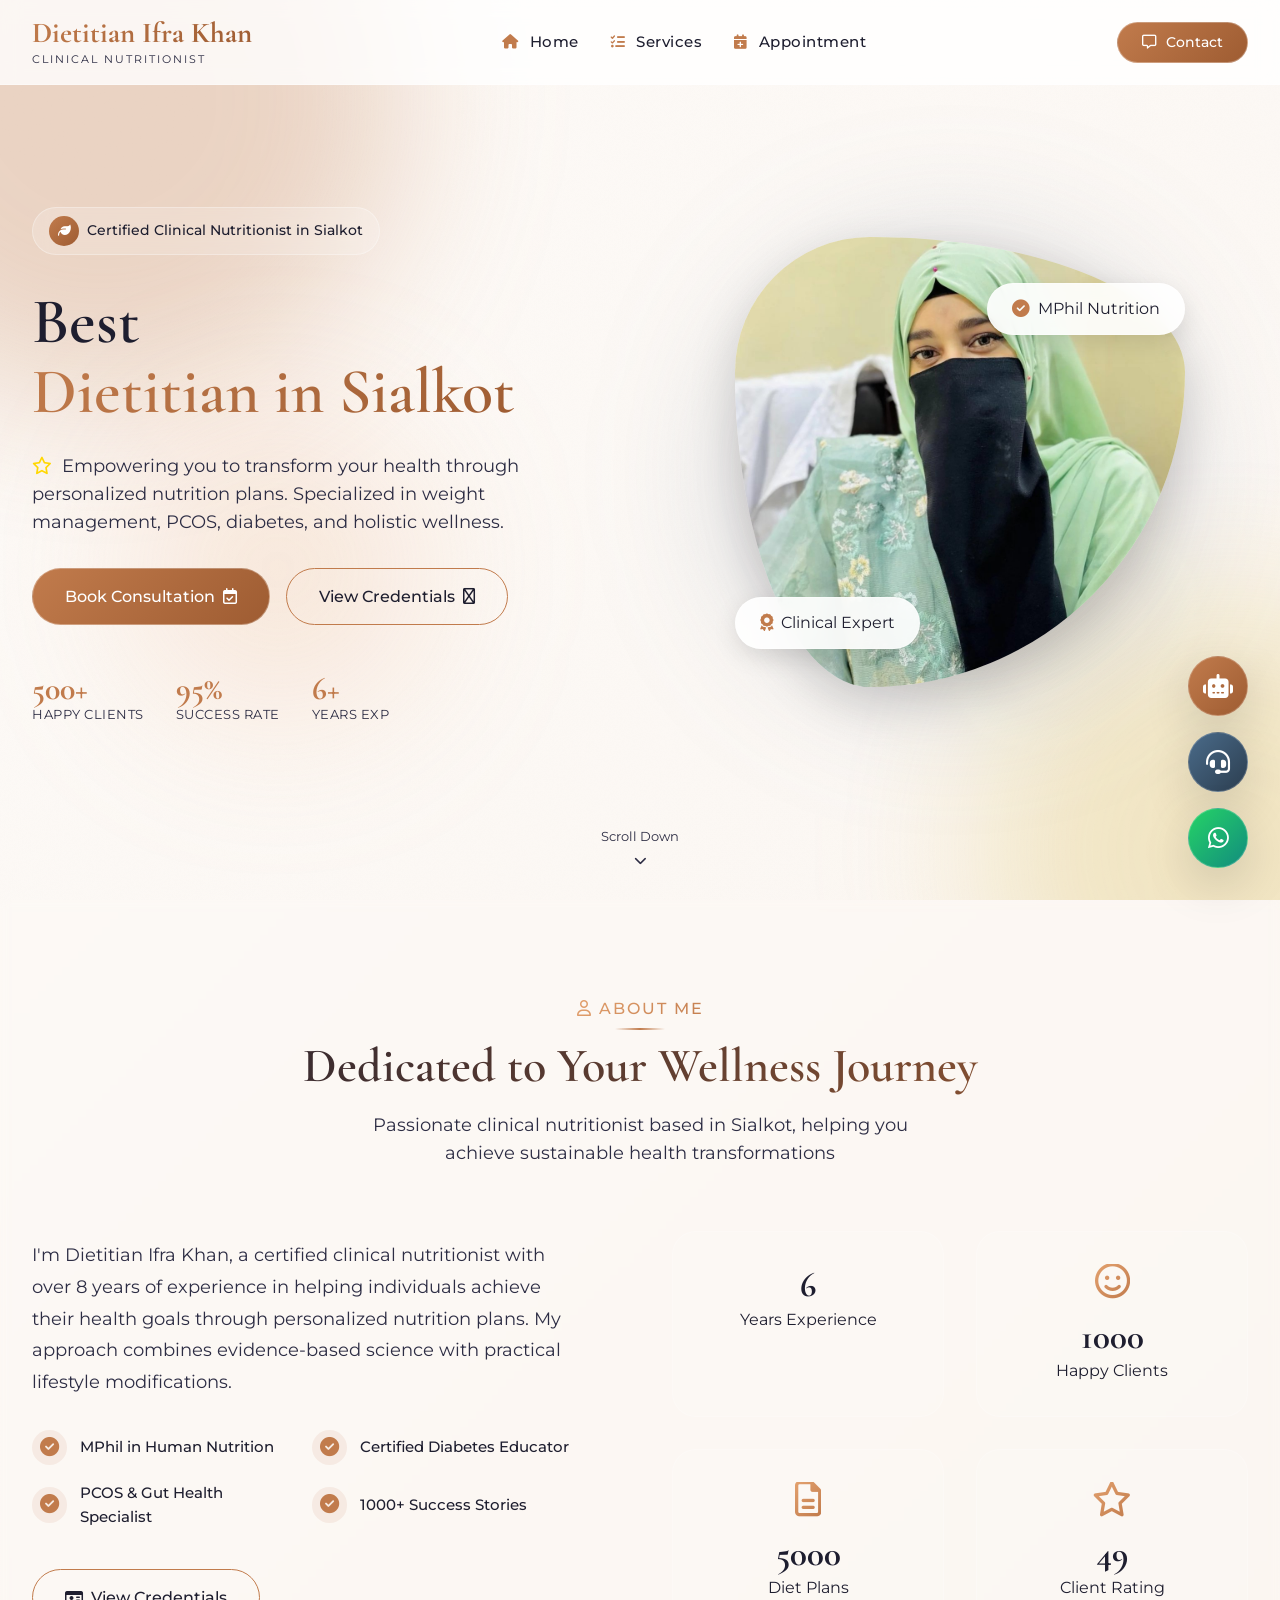
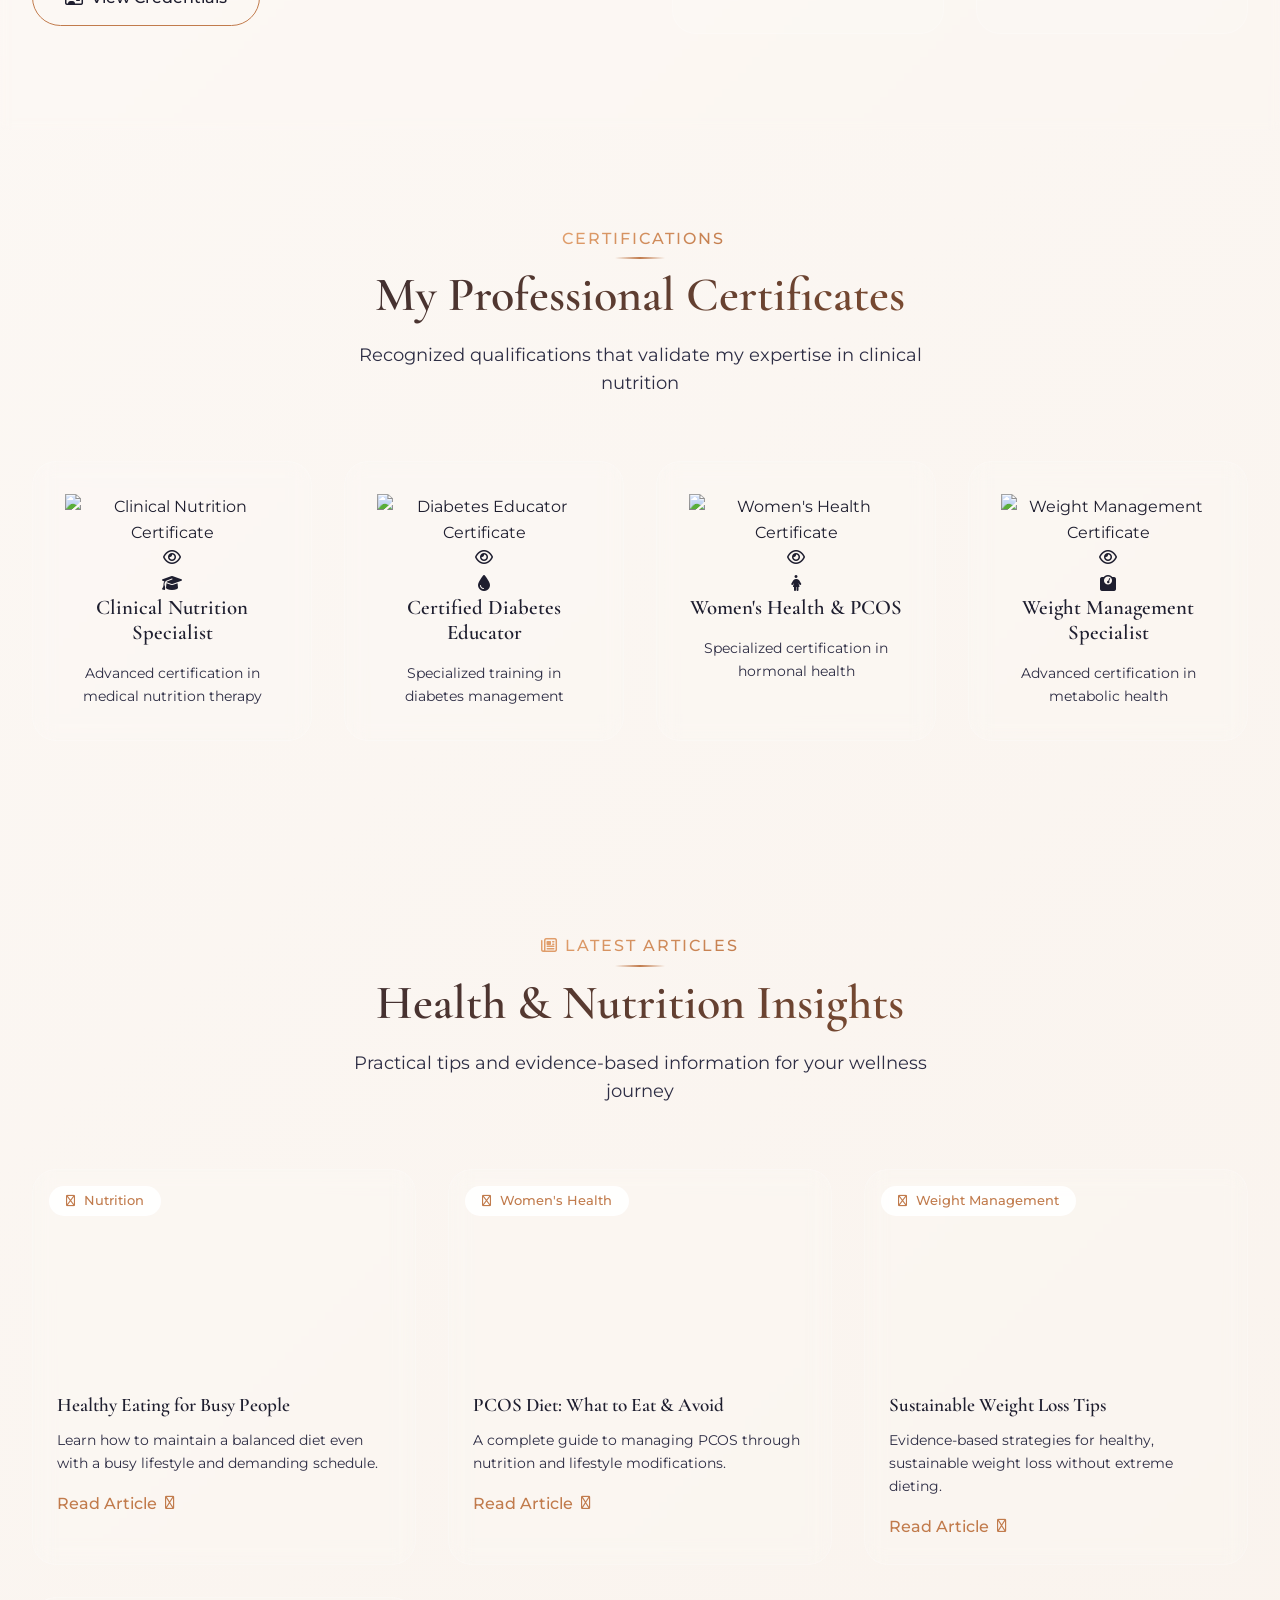
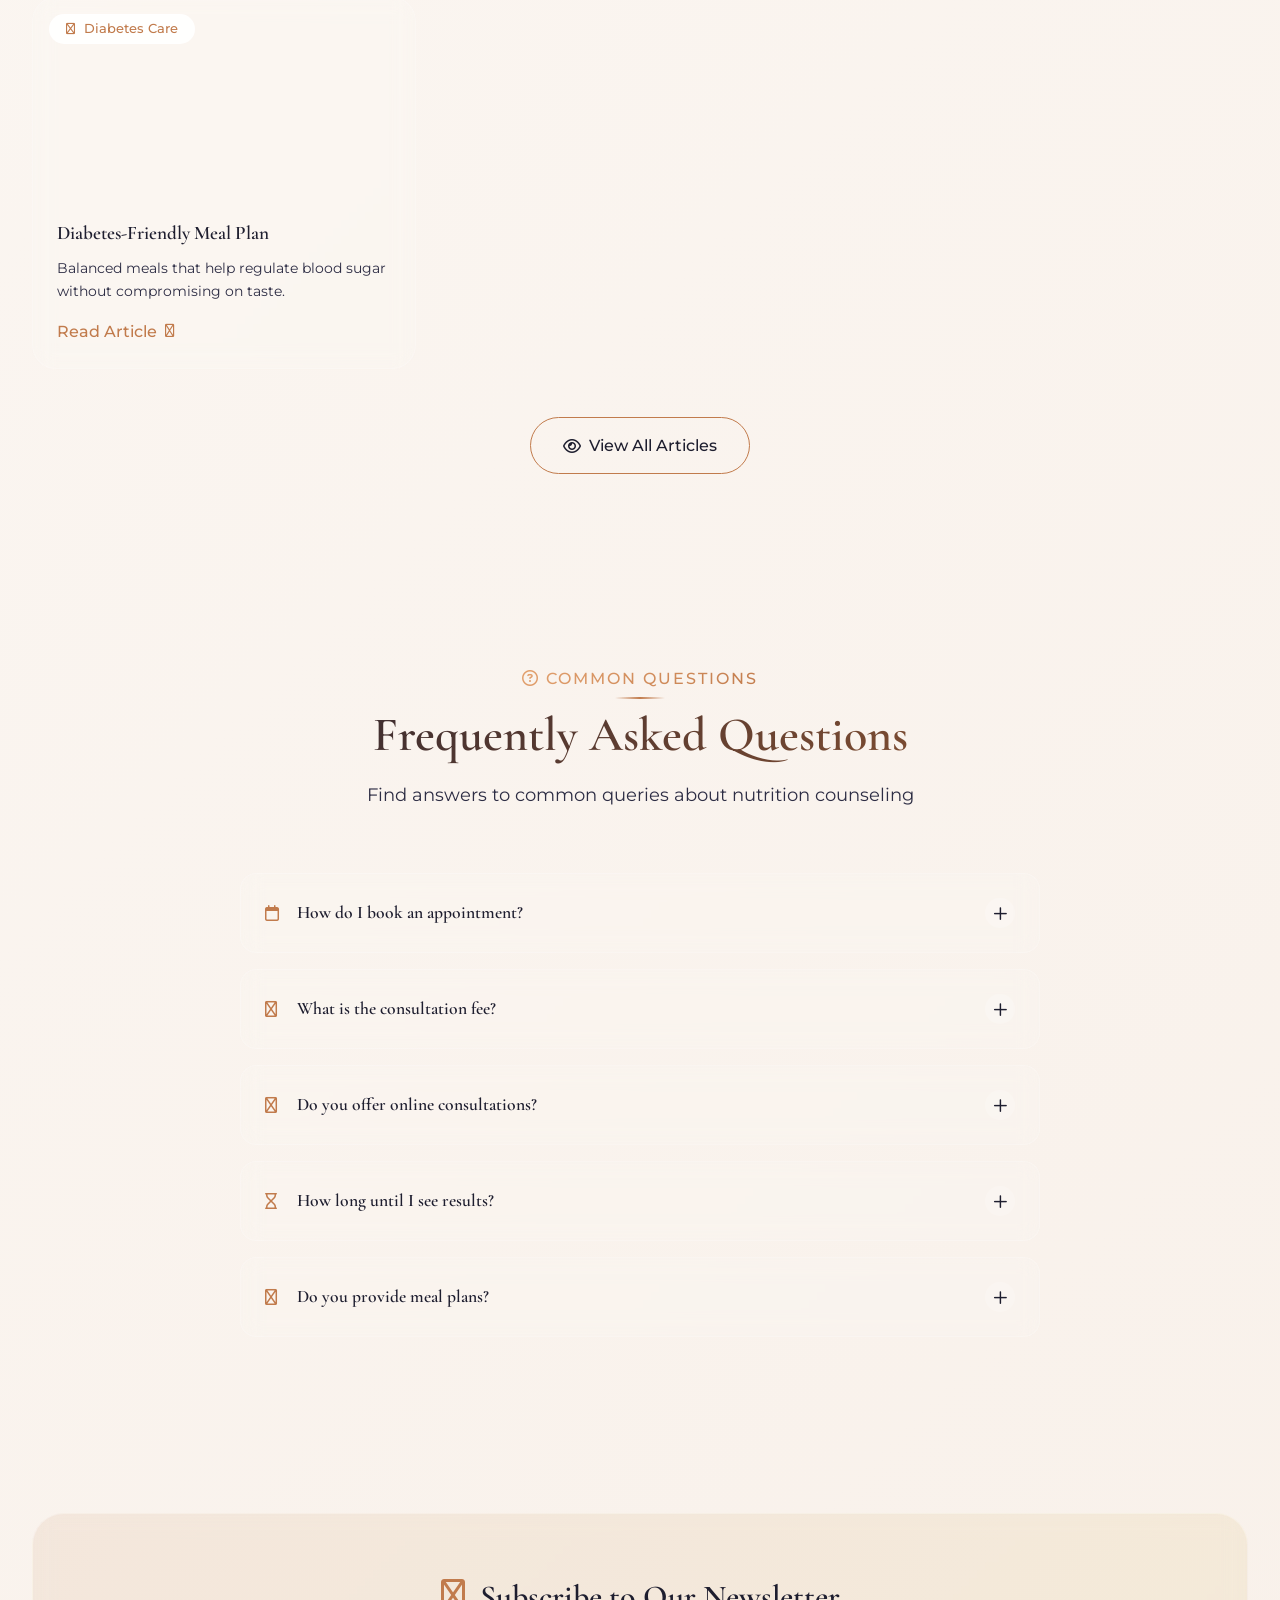
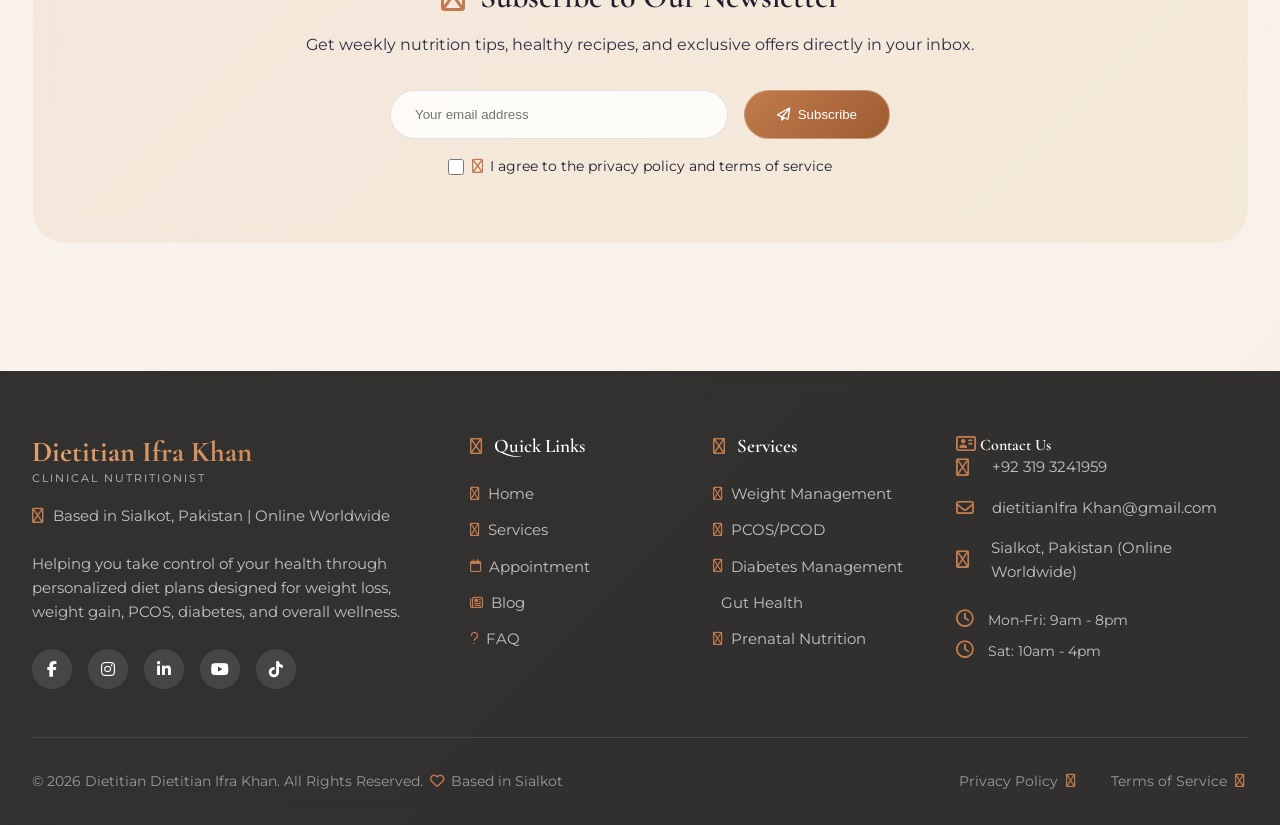
==== commit f0114f38: "Update index.html" ====
--- a/index.html
+++ b/index.html
@@ -5,12 +5,12 @@
     <meta name="viewport" content="width=device-width, initial-scale=1.0">
 
     <!-- ********** PRIMARY META TAGS (UPDATED for Sialkot & SEO) ********** -->
-    <title>Dietitian in Sialkot | Best Nutritionist for PCOS & Weight Loss – Dietitian Sajal</title>
-    <meta name="description" content="Dietitian Sajal is a top clinical nutritionist in Sialkot offering expert diet plans for weight loss, PCOS, and diabetes. Book online or in-person consultation today!">
-    <meta name="keywords" content="Dietitian in Sialkot, Nutritionist in Sialkot, Weight Loss Diet Plan Pakistan, Online Diet Plan Pakistan, PCOS diet expert, clinical nutritionist, diabetes meal plan, holistic wellness coach">
-    <meta name="author" content="Dietitian Sajal">
+    <title>Dietitian in Lahore | Best Nutritionist for PCOS & Weight Loss – Dietitian Ifra Khan</title>
+    <meta name="description" content="Dietitian Ifra Khan is a top clinical nutritionist in Sialkot offering expert diet plans for weight loss, PCOS, and diabetes. Book online or in-person consultation today!">
+    <meta name="keywords" content="Dietitian in Lahore, Nutritionist in Sialkot, Weight Loss Diet Plan Pakistan, Online Diet Plan Pakistan, PCOS diet expert, clinical nutritionist, diabetes meal plan, holistic wellness coach">
+    <meta name="author" content="Dietitian Ifra Khan">
     <meta name="robots" content="index, follow">
-    <link rel="canonical" href="https://ahwm2n1.github.io/Dn-Sajal/">
+    <link rel="canonical" href="https://ahwm2n1.github.io/Dn-Ifra Khan/">
 
     <!-- ********** FAVICON ********** -->
     <link rel="apple-touch-icon" sizes="180x180" href="/favicon/apple-touch-icon.png">
@@ -19,21 +19,21 @@
     <link rel="manifest" href="/site.webmanifest">
 
     <!-- ********** OPEN GRAPH ********** -->
-    <meta property="og:title" content="Dietitian in Sialkot | Best Nutritionist for PCOS & Weight Loss – Dietitian Sajal">
+    <meta property="og:title" content="Dietitian in Lahore | Best Nutritionist for PCOS & Weight Loss – Dietitian Ifra Khan">
     <meta property="og:description" content="Expert nutritionist in Sialkot offering personalized diet plans for weight loss, PCOS, diabetes, and holistic wellness. Book your consultation now.">
-    <meta property="og:url" content="https://ahwm2n1.github.io/Dn-Sajal/">
-    <meta property="og:site_name" content="Dietitian Dietitian Sajal">
+    <meta property="og:url" content="https://ahwm2n1.github.io/Dn-Ifra Khan/">
+    <meta property="og:site_name" content="Dietitian Dietitian Ifra Khan">
     <meta property="og:type" content="website">
-    <meta property="og:image" content="https://ahwm2n1.github.io/Dn-Sajal/images/og-image.jpg">
+    <meta property="og:image" content="https://ahwm2n1.github.io/Dn-Ifra Khan/images/og-image.jpg">
     <meta property="og:image:width" content="1200">
     <meta property="og:image:height" content="630">
     <meta property="og:locale" content="en_PK">
 
     <!-- ********** TWITTER CARD ********** -->
     <meta name="twitter:card" content="summary_large_image">
-    <meta name="twitter:title" content="Dietitian in Sialkot | Best Nutritionist for PCOS & Weight Loss - Dietitian Sajal">
+    <meta name="twitter:title" content="Dietitian in Lahore | Best Nutritionist for PCOS & Weight Loss - Dietitian Ifra Khan">
     <meta name="twitter:description" content="Expert nutritionist in Sialkot offering personalized diet plans for weight loss, PCOS, diabetes, and holistic wellness.">
-    <meta name="twitter:image" content="https://ahwm2n1.github.io/Dn-Sajal/images/twitter-image.jpg">
+    <meta name="twitter:image" content="https://ahwm2n1.github.io/Dn-Ifra Khan/images/twitter-image.jpg">
 
     <!-- Fonts, Icons & Styles -->
     <link rel="preconnect" href="https://fonts.googleapis.com">
@@ -66,7 +66,7 @@
             <i class="fa-solid fa-headset"></i>
             <span class="fab-tooltip">Quick Contact</span>
         </div>
-        <a href="https://wa.me/923263651982" class="fab whatsapp-fab" target="_blank">
+        <a href="https://wa.me/923193241959" class="fab whatsapp-fab" target="_blank">
             <i class="fa-brands fa-whatsapp"></i>
             <span class="fab-tooltip">WhatsApp</span>
         </a>
@@ -88,7 +88,7 @@
             <div class="ai-chat-body" id="aiChatBody">
                 <div class="ai-message bot-message">
                     <div class="message-content">
-                        <p>👋 Hello! I'm Dn-Sajal's AI assistant. I can help with PCOS, weight loss plans, booking, or nutrition tips. How can I help you today?</p>
+                        <p>👋 Hello! I'm Dn-Ifra Khan's AI assistant. I can help with PCOS, weight loss plans, booking, or nutrition tips. How can I help you today?</p>
                     </div>
                     <span class="message-time">Just now</span>
                 </div>
@@ -116,19 +116,19 @@
             <div class="quick-contact-body">
                 <p>Get in touch instantly through any of these channels:</p>
                 <div class="quick-contact-options">
-                    <a href="https://wa.me/923263651982" class="quick-option whatsapp-option" target="_blank">
+                    <a href="https://wa.me/923193241959" class="quick-option whatsapp-option" target="_blank">
                         <i class="fa-brands fa-whatsapp"></i>
                         <span>WhatsApp</span>
                     </a>
-                    <a href="tel:+923263651982" class="quick-option phone-option">
+                    <a href="tel:+923193241959" class="quick-option phone-option">
                         <i class="fa-solid fa-phone-volume"></i>
                         <span>Call Now</span>
                     </a>
-                    <a href="mailto:dietitiansajal@gmail.com" class="quick-option email-option">
+                    <a href="mailto:dietitianIfra Khan@gmail.com" class="quick-option email-option">
                         <i class="fa-regular fa-envelope"></i>
                         <span>Email</span>
                     </a>
-                    <a href="#" class="quick-option instagram-option">
+                    <a href="https://www.instagram.com/dietitian_ifraaaa" class="quick-option instagram-option">
                         <i class="fa-brands fa-instagram"></i>
                         <span>Instagram DM</span>
                     </a>
@@ -142,7 +142,7 @@
         <div class="nav-container">
             <div class="logo" data-aos="fade-right" data-aos-duration="1000">
                 <a href="index.html">
-                    <span class="logo-text">Dietitian Sajal</span>
+                    <span class="logo-text">Dietitian Ifra Khan</span>
                     <span class="logo-sub">Clinical Nutritionist</span>
                 </a>
             </div>
@@ -156,7 +156,7 @@
             </div>
             
             <div class="nav-right">
-                <a href="#contact" class="nav-contact-btn"><i class="fa-regular fa-message"></i> Contact</a>
+                <a href="tel:+923001234567" class="nav-contact-btn"><i class="fa-regular fa-message"></i> Contact</a>
                 <div class="nav-toggle" id="navToggle">
                     <span></span>
                     <span></span>
@@ -176,7 +176,7 @@
                 </div>
                 
                 <h1 class="hero-title">
-                    Best <span class="typed-text" id="typed-text">Dietitian in Sialkot</span>
+                    Best <span class="typed-text" id="typed-text">Dietitian in Lahore</span>
                 </h1>
                 
                 <p class="hero-description">
@@ -206,7 +206,7 @@
                         <span class="stat-label">Success Rate</span>
                     </div>
                     <div class="stat-item">
-                        <span class="stat-number" id="statExperience"><i class="fa-regular fa-clock"></i> 8+</span>
+                        <span class="stat-number" id="statExperience"><i class="fa-regular fa-clock"></i> 6+</span>
                         <span class="stat-label">Years Exp</span>
                     </div>
                 </div>
@@ -215,7 +215,7 @@
             <div class="hero-image" data-aos="fade-left" data-aos-duration="1500" data-aos-delay="200">
                 <div class="image-wrapper">
                     <div class="image-glow"></div>
-                    <img src="images/clinet-img.jpg" alt="Dietitian Sajal, Clinical Nutritionist and Dietitian in Sialkot specializing in PCOS and weight loss">
+                    <img src="images/clinet-img.jpg" alt="Dietitian Ifra Khan, Clinical Nutritionist and Dietitian in Lahore specializing in PCOS and weight loss">
                     <div class="floating-badge badge-1">
                         <i class="fa-solid fa-check-circle"></i>
                         <span>MPhil Nutrition</span>
@@ -245,7 +245,7 @@
             
             <div class="about-grid">
                 <div class="about-content" data-aos="fade-right">
-                    <p>I'm Dietitian Sajal, a certified clinical nutritionist with over 8 years of experience in helping individuals achieve their health goals through personalized nutrition plans. My approach combines evidence-based science with practical lifestyle modifications.</p>
+                    <p>I'm Dietitian Ifra Khan, a certified clinical nutritionist with over 8 years of experience in helping individuals achieve their health goals through personalized nutrition plans. My approach combines evidence-based science with practical lifestyle modifications.</p>
                     <div class="about-features">
                         <div class="feature"><i class="fa-solid fa-circle-check"></i> <span>MPhil in Human Nutrition</span></div>
                         <div class="feature"><i class="fa-solid fa-circle-check"></i> <span>Certified Diabetes Educator</span></div>
@@ -255,7 +255,7 @@
                     <a href="#certificates" class="btn btn-outline"><i class="fa-regular fa-id-card"></i> View Credentials</a>
                 </div>
                 <div class="about-stats-grid" data-aos="fade-left">
-                    <div class="stat-card"><i class="fa-solid-regular fa-clock"></i> <span class="stat-large">8+</span> Years Experience</div>
+                    <div class="stat-card"><i class="fa-solid-regular fa-clock"></i> <span class="stat-large">6+</span> Years Experience</div>
                     <div class="stat-card"><i class="fa-regular fa-face-smile"></i> <span class="stat-large">1000+</span> Happy Clients</div>
                     <div class="stat-card"><i class="fa-regular fa-file-lines"></i> <span class="stat-large">5000+</span> Diet Plans</div>
                     <div class="stat-card"><i class="fa-regular fa-star"></i> <span class="stat-large">4.9</span> Client Rating</div>
@@ -264,50 +264,86 @@
         </div>
     </section>
 
-    <!-- ====================== CERTIFICATES SECTION ====================== -->
-    <section class="certificates" id="certificates">
-        <div class="container">
-            <div class="section-header" data-aos="fade-up">
-                <span class="section-subtitle"><i class="fa-regular fa-file-certificate"></i> Qualifications</span>
-                <h2 class="section-title">Education & Certifications</h2>
-                <p class="section-description">Backed by rigorous academic training and clinical experience</p>
-            </div>
-            
-            <div class="certificates-grid" id="certificatesGrid">
-                <div class="certificate-card" data-aos="flip-up" data-aos-duration="1000">
-                    <div class="card-icon">
+  <!-- ====================== CERTIFICATES SECTION (WITH IMAGES) ====================== -->
+<section class="certificates" id="certificates">
+    <div class="container">
+        <div class="section-header" data-aos="fade-up">
+            <span class="section-subtitle"><i class="fa-regular fa-file-certificate"></i> Certifications</span>
+            <h2 class="section-title">My Professional Certificates</h2>
+            <p class="section-description">Recognized qualifications that validate my expertise in clinical nutrition</p>
+        </div>
+        
+        <div class="certificates-grid">
+            <!-- Certificate Card 1 -->
+            <div class="certificate-card" data-aos="flip-up" data-aos-duration="1000">
+                <div class="certificate-img-wrapper">
+                    <img src="images/certificate-1.jpg" alt="Clinical Nutrition Certificate" class="certificate-img">
+                    <div class="certificate-overlay">
+                        <i class="fa-regular fa-eye"></i>
+                    </div>
+                </div>
+                <div class="certificate-content">
+                    <div class="certificate-icon">
                         <i class="fa-solid fa-graduation-cap"></i>
                     </div>
-                    <h3>BS in Nutrition</h3>
-                    <p>Strong academic foundation in human nutrition and diet planning from recognized institution</p>
-                </div>
-                
-                <div class="certificate-card" data-aos="flip-up" data-aos-duration="1000" data-aos-delay="100">
-                    <div class="card-icon">
-                        <i class="fa-solid fa-flask"></i>
-                    </div>
-                    <h3>MPhil (HND)</h3>
-                    <p>Advanced studies focusing on clinical and therapeutic nutrition with research experience</p>
-                </div>
-                
-                <div class="certificate-card" data-aos="flip-up" data-aos-duration="1000" data-aos-delay="200">
-                    <div class="card-icon">
-                        <i class="fa-regular fa-certificate"></i>
-                    </div>
-                    <h3>Certified Clinical Nutritionist</h3>
-                    <p>Professional certification in nutrition counseling and medical nutrition therapy</p>
-                </div>
-                
-                <div class="certificate-card" data-aos="flip-up" data-aos-duration="1000" data-aos-delay="300">
-                    <div class="card-icon">
-                        <i class="fa-solid fa-briefcase"></i>
-                    </div>
-                    <h3>Clinical Experience</h3>
-                    <p>8+ years experience in clinical settings helping clients achieve sustainable results</p>
-                </div>
-            </div>
-        </div>
-    </section>
+                    <h3>Clinical Nutrition Specialist</h3>
+                    <p>Advanced certification in medical nutrition therapy</p>
+                </div>
+            </div>
+            
+            <!-- Certificate Card 2 -->
+            <div class="certificate-card" data-aos="flip-up" data-aos-duration="1000" data-aos-delay="100">
+                <div class="certificate-img-wrapper">
+                    <img src="images/certificate-2.jpg" alt="Diabetes Educator Certificate" class="certificate-img">
+                    <div class="certificate-overlay">
+                        <i class="fa-regular fa-eye"></i>
+                    </div>
+                </div>
+                <div class="certificate-content">
+                    <div class="certificate-icon">
+                        <i class="fa-solid fa-droplet"></i>
+                    </div>
+                    <h3>Certified Diabetes Educator</h3>
+                    <p>Specialized training in diabetes management</p>
+                </div>
+            </div>
+            
+            <!-- Certificate Card 3 -->
+            <div class="certificate-card" data-aos="flip-up" data-aos-duration="1000" data-aos-delay="200">
+                <div class="certificate-img-wrapper">
+                    <img src="images/certificate-3.jpg" alt="Women's Health Certificate" class="certificate-img">
+                    <div class="certificate-overlay">
+                        <i class="fa-regular fa-eye"></i>
+                    </div>
+                </div>
+                <div class="certificate-content">
+                    <div class="certificate-icon">
+                        <i class="fa-solid fa-female"></i>
+                    </div>
+                    <h3>Women's Health & PCOS</h3>
+                    <p>Specialized certification in hormonal health</p>
+                </div>
+            </div>
+            
+            <!-- Certificate Card 4 -->
+            <div class="certificate-card" data-aos="flip-up" data-aos-duration="1000" data-aos-delay="300">
+                <div class="certificate-img-wrapper">
+                    <img src="images/certificate-4.jpg" alt="Weight Management Certificate" class="certificate-img">
+                    <div class="certificate-overlay">
+                        <i class="fa-regular fa-eye"></i>
+                    </div>
+                </div>
+                <div class="certificate-content">
+                    <div class="certificate-icon">
+                        <i class="fa-solid fa-weight-scale"></i>
+                    </div>
+                    <h3>Weight Management Specialist</h3>
+                    <p>Advanced certification in metabolic health</p>
+                </div>
+            </div>
+        </div>
+    </div>
+</section>
 
     <!-- ====================== BLOG SECTION (4 cards now) ====================== -->
     <section class="blog" id="blog">
@@ -339,7 +375,7 @@
                     <div class="card-content">
                         <h3>PCOS Diet: What to Eat & Avoid</h3>
                         <p>A complete guide to managing PCOS through nutrition and lifestyle modifications.</p>
-                        <a href="#" class="read-more">Read Article <i class="fa-regular fa-arrow-right"></i></a>
+                        <a href="services.html" class="read-more">Read Article <i class="fa-regular fa-arrow-right"></i></a>
                     </div>
                 </article>
                 
@@ -351,7 +387,7 @@
                     <div class="card-content">
                         <h3>Sustainable Weight Loss Tips</h3>
                         <p>Evidence-based strategies for healthy, sustainable weight loss without extreme dieting.</p>
-                        <a href="#" class="read-more">Read Article <i class="fa-regular fa-arrow-right"></i></a>
+                        <a href="services.html" class="read-more">Read Article <i class="fa-regular fa-arrow-right"></i></a>
                     </div>
                 </article>
 
@@ -364,7 +400,7 @@
                     <div class="card-content">
                         <h3>Diabetes-Friendly Meal Plan</h3>
                         <p>Balanced meals that help regulate blood sugar without compromising on taste.</p>
-                        <a href="#" class="read-more">Read Article <i class="fa-regular fa-arrow-right"></i></a>
+                        <a href="services.html" class="read-more">Read Article <i class="fa-regular fa-arrow-right"></i></a>
                     </div>
                 </article>
             </div>
@@ -391,7 +427,7 @@
                         <span class="faq-toggle"><i class="fa-regular fa-plus"></i></span>
                     </div>
                     <div class="faq-answer">
-                        <p>You can book an appointment by visiting our Appointment page, calling directly at +92 326 3651982, or sending a message on WhatsApp. We typically respond within 2-3 hours.</p>
+                        <p>You can book an appointment by visiting our Appointment page, calling directly at +92 319 3241959, or sending a message on WhatsApp. We typically respond within 2-3 hours.</p>
                     </div>
                 </div>
                 
@@ -466,17 +502,17 @@
             <div class="footer-grid">
                 <div class="footer-info" data-aos="fade-right">
                     <div class="footer-logo">
-                        <span class="logo-text">Dietitian Sajal</span>
+                        <span class="logo-text">Dietitian Ifra Khan</span>
                         <span class="logo-sub">Clinical Nutritionist</span>
                     </div>
                     <p><i class="fa-regular fa-location-dot"></i> Based in Sialkot, Pakistan | Online Worldwide</p>
                     <p>Helping you take control of your health through personalized diet plans designed for weight loss, weight gain, PCOS, diabetes, and overall wellness.</p>
                     <div class="social-links">
-                        <a href="#" class="social-link"><i class="fa-brands fa-facebook-f"></i></a>
-                        <a href="#" class="social-link"><i class="fa-brands fa-instagram"></i></a>
-                        <a href="#" class="social-link"><i class="fa-brands fa-linkedin-in"></i></a>
+                        <a href="https://www.instagram.com/dietitian_ifraaaa" class="social-link"><i class="fa-brands fa-facebook-f"></i></a>
+                        <a href="https://www.instagram.com/dietitian_ifraaaa" class="social-link"><i class="fa-brands fa-instagram"></i></a>
+                        <a href="www.linkedin.com/in/irfa-khan135" class="social-link"><i class="fa-brands fa-linkedin-in"></i></a>
                         <a href="#" class="social-link"><i class="fa-brands fa-youtube"></i></a>
-                        <a href="#" class="social-link"><i class="fa-brands fa-tiktok"></i></a>
+                        <a href="https://www.tiktok.com/dietitian_ifraaaa" class="social-link"><i class="fa-brands fa-tiktok"></i></a>
                     </div>
                 </div>
                 
@@ -505,8 +541,8 @@
                 <div class="footer-contact" data-aos="fade-left">
                     <h4><i class="fa-regular fa-address-card"></i> Contact Us</h4>
                     <ul>
-                        <li><i class="fa-regular fa-phone"></i> <a href="tel:+923263651982">+92 326 3651982</a></li>
-                        <li><i class="fa-regular fa-envelope"></i> <a href="mailto:dietitiansajal@gmail.com">dietitiansajal@gmail.com</a></li>
+                        <li><i class="fa-regular fa-phone"></i> <a href="tel:+923193241959">+92 319 3241959</a></li>
+                        <li><i class="fa-regular fa-envelope"></i> <a href="mailto:dietitianIfra Khan@gmail.com">dietitianIfra Khan@gmail.com</a></li>
                         <li><i class="fa-regular fa-location-dot"></i> <span>Sialkot, Pakistan (Online Worldwide)</span></li>
                     </ul>
                     <div class="footer-hours">
@@ -517,7 +553,7 @@
             </div>
             
             <div class="footer-bottom">
-                <p>&copy; 2026 Dietitian Dietitian Sajal. All Rights Reserved. <i class="fa-regular fa-heart"></i> Based in Sialkot</p>
+                <p>&copy; 2026 Dietitian Dietitian Ifra Khan. All Rights Reserved. <i class="fa-regular fa-heart"></i> Based in Sialkot</p>
                 <div class="footer-bottom-links">
                     <a href="#">Privacy Policy <i class="fa-regular fa-shield"></i></a>
                     <a href="#">Terms of Service <i class="fa-regular fa-file-signature"></i></a>
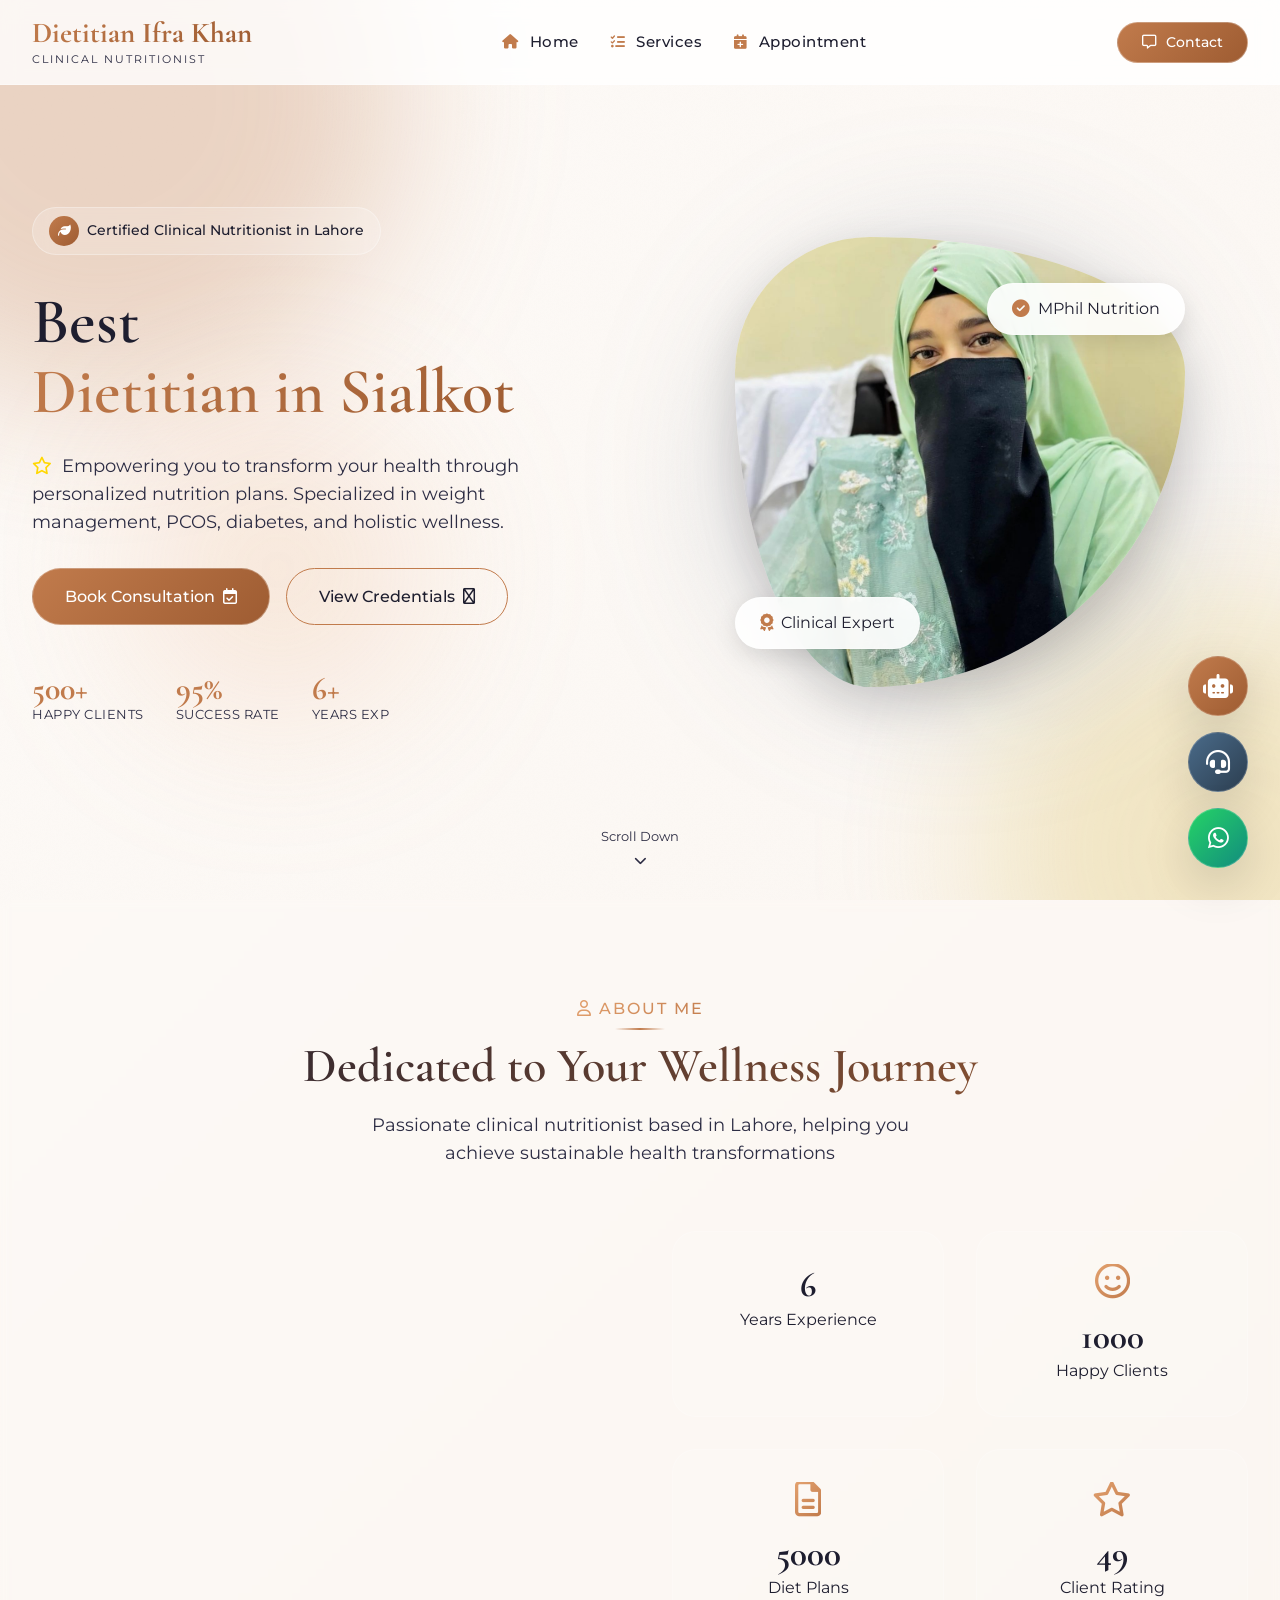
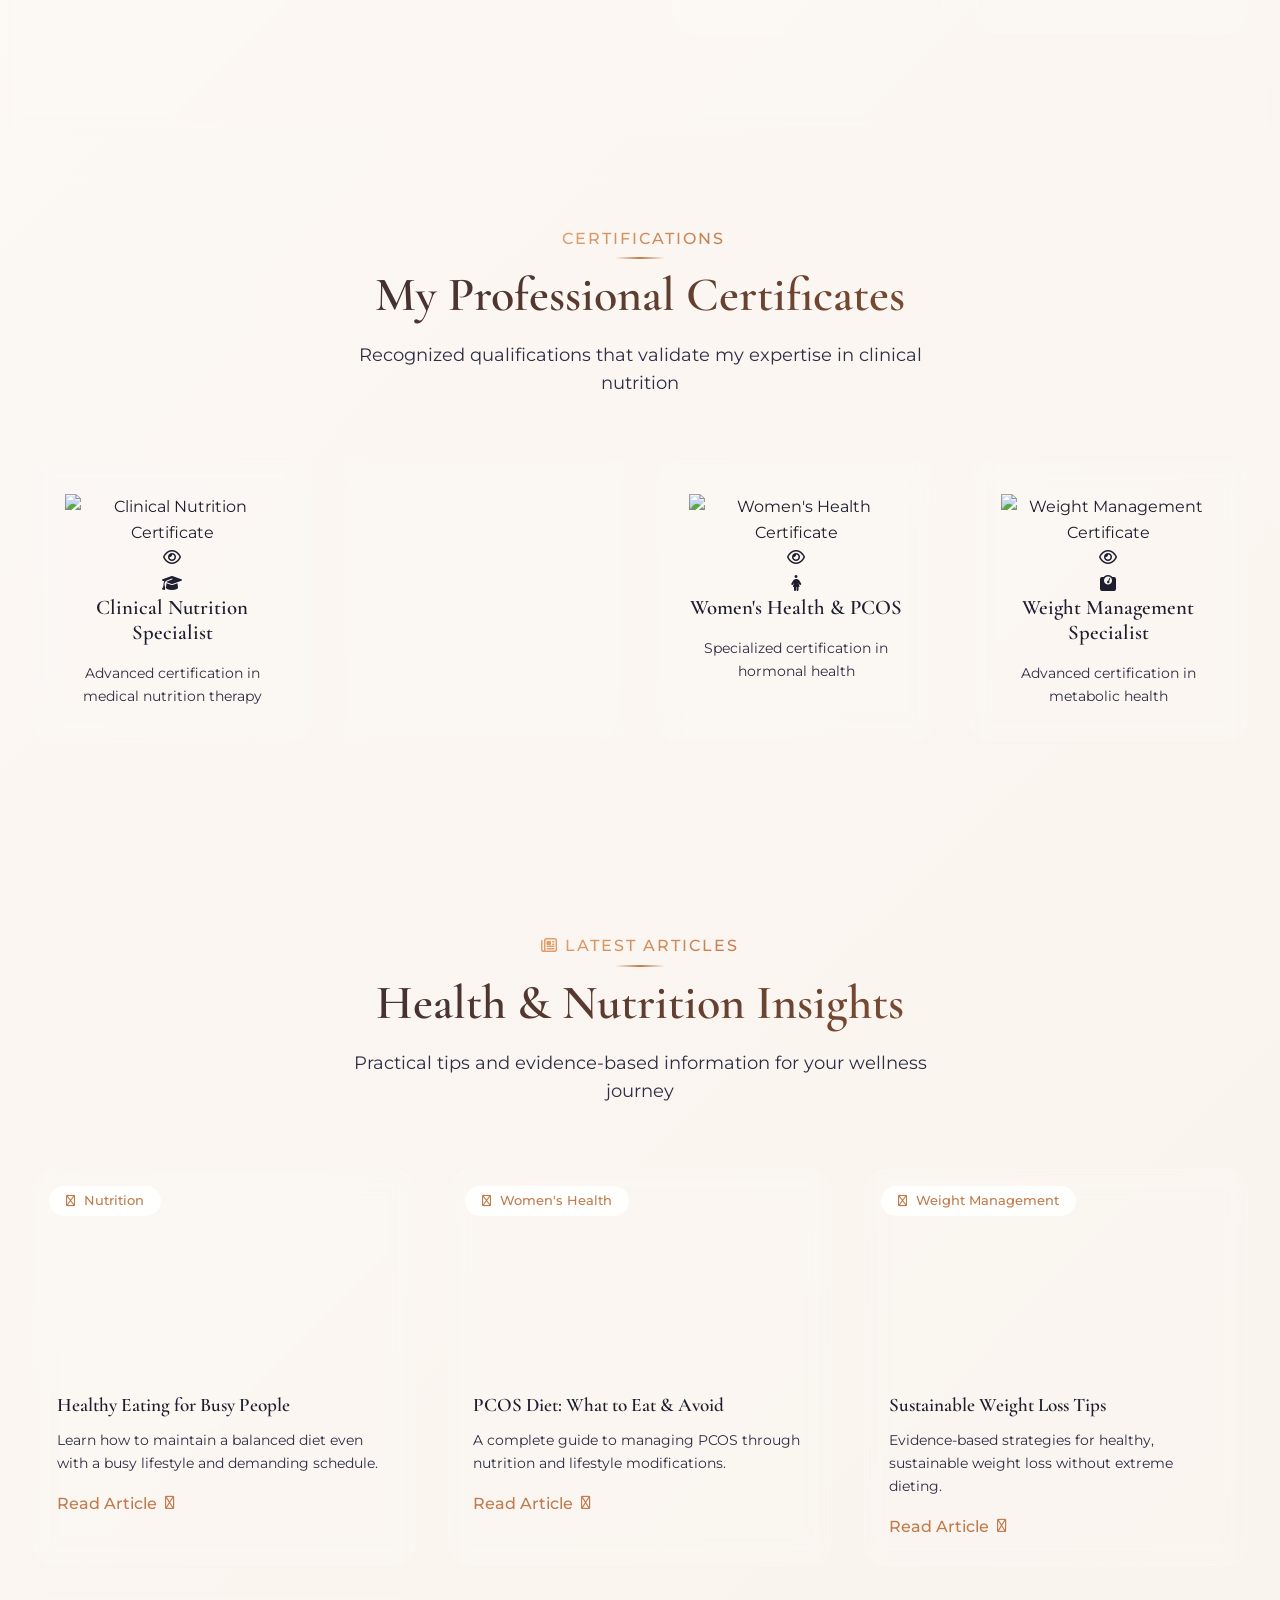
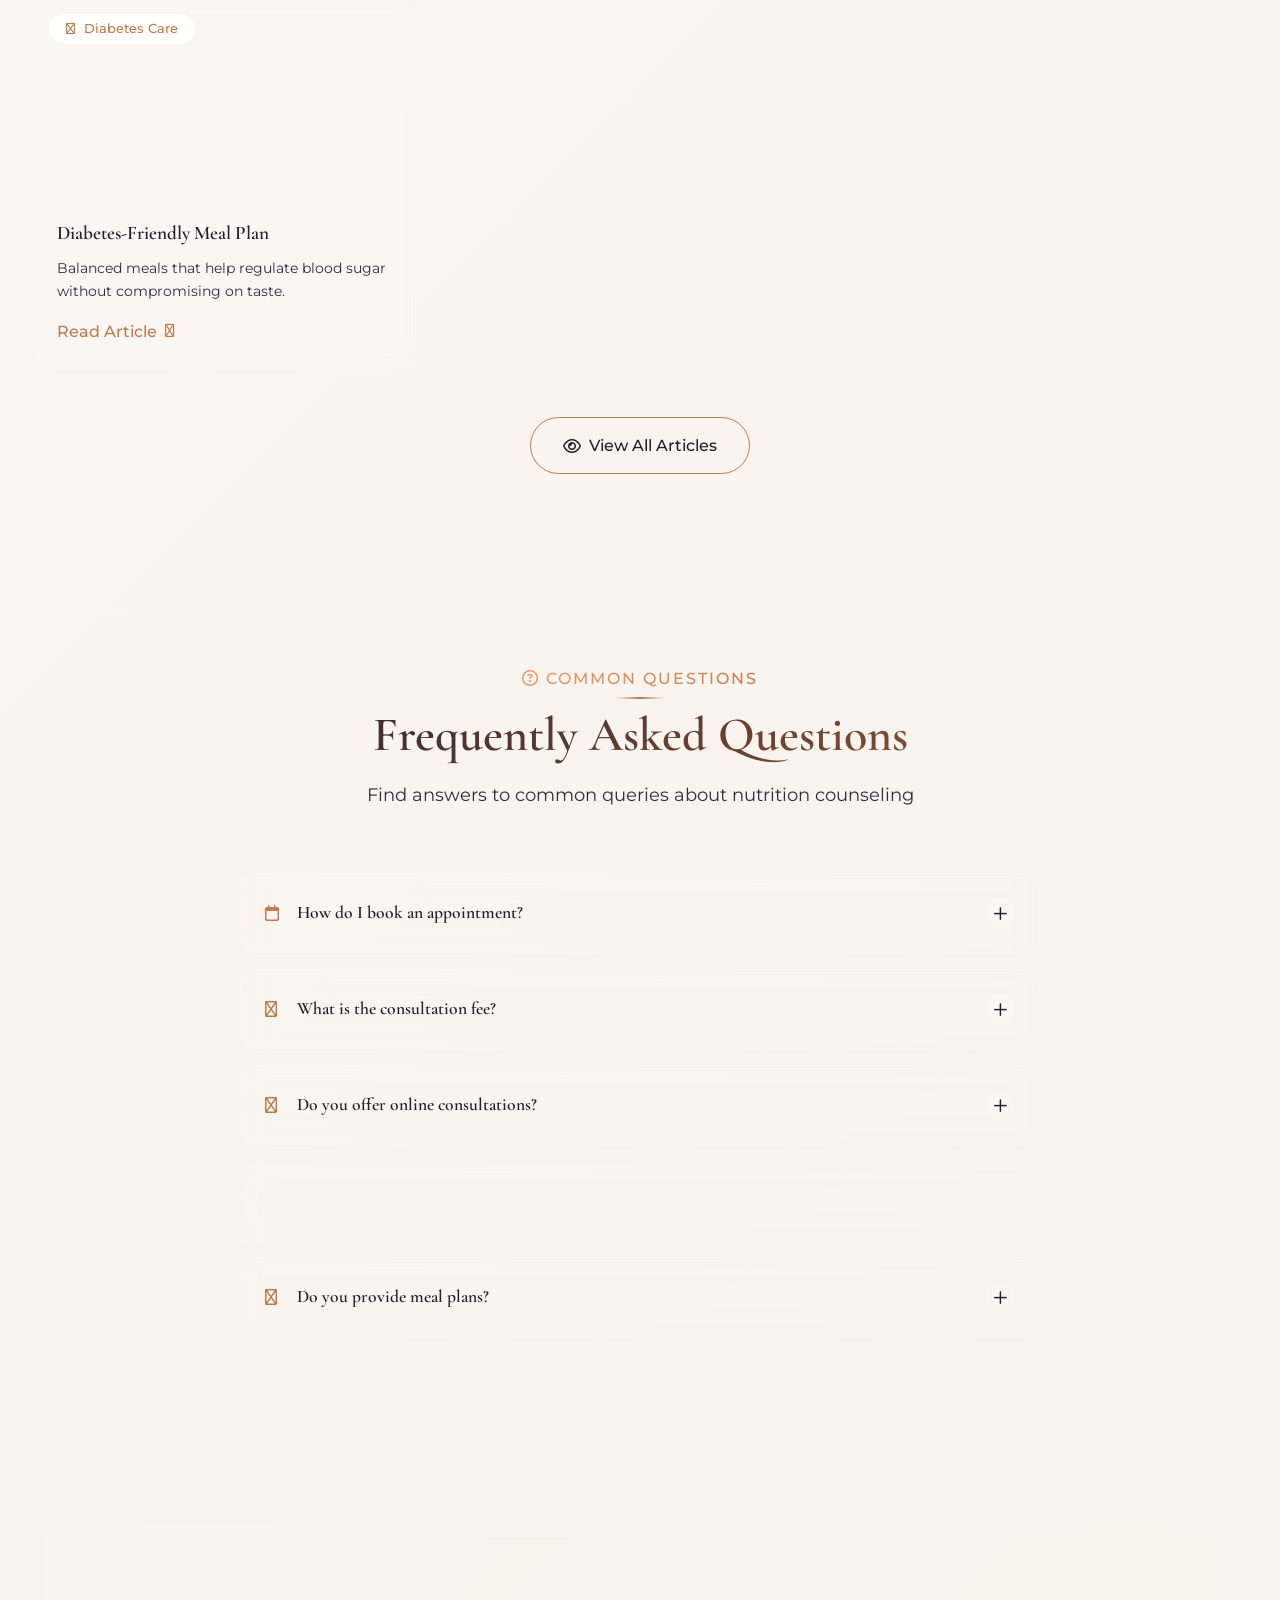
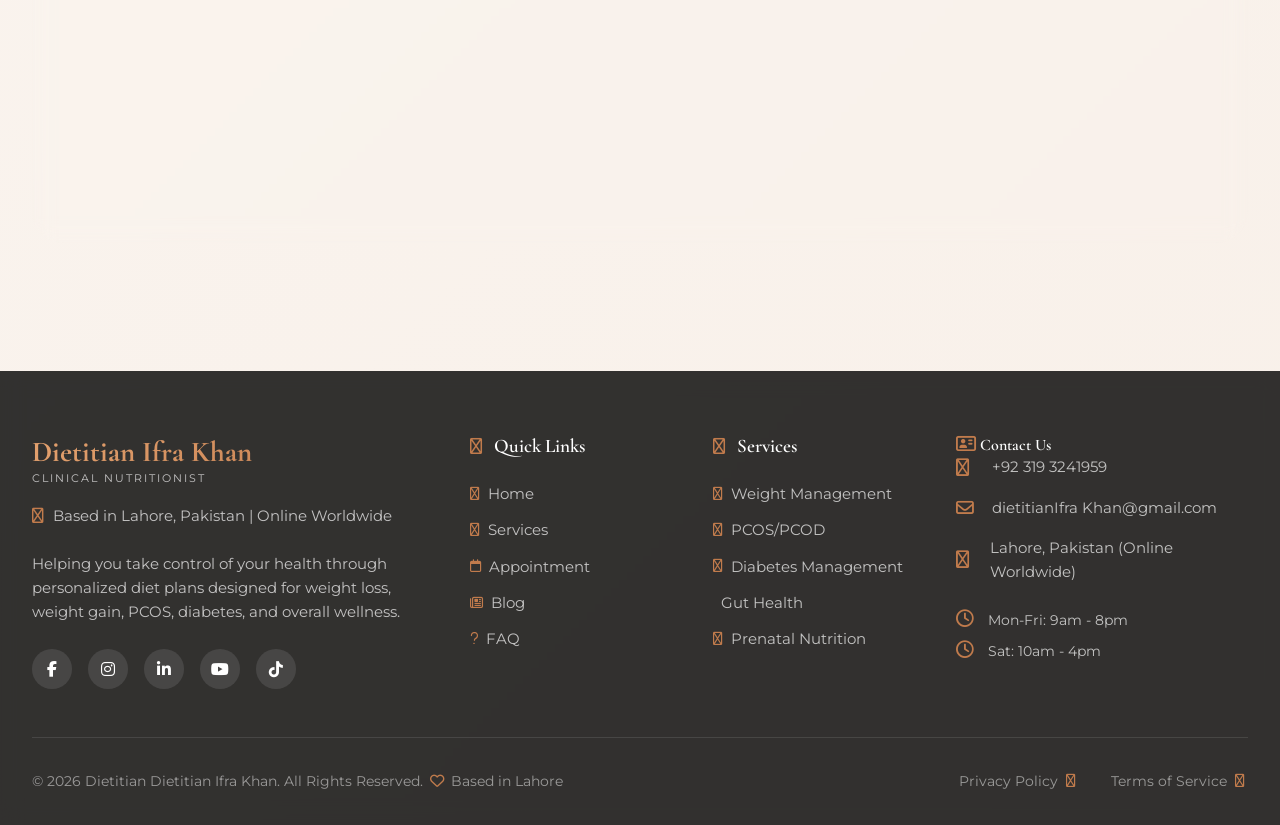
==== commit afd4b46a: "Update index.html" ====
--- a/index.html
+++ b/index.html
@@ -4,10 +4,10 @@
     <meta charset="UTF-8">
     <meta name="viewport" content="width=device-width, initial-scale=1.0">
 
-    <!-- ********** PRIMARY META TAGS (UPDATED for Sialkot & SEO) ********** -->
+    <!-- ********** PRIMARY META TAGS (UPDATED for Lahore & SEO) ********** -->
     <title>Dietitian in Lahore | Best Nutritionist for PCOS & Weight Loss – Dietitian Ifra Khan</title>
-    <meta name="description" content="Dietitian Ifra Khan is a top clinical nutritionist in Sialkot offering expert diet plans for weight loss, PCOS, and diabetes. Book online or in-person consultation today!">
-    <meta name="keywords" content="Dietitian in Lahore, Nutritionist in Sialkot, Weight Loss Diet Plan Pakistan, Online Diet Plan Pakistan, PCOS diet expert, clinical nutritionist, diabetes meal plan, holistic wellness coach">
+    <meta name="description" content="Dietitian Ifra Khan is a top clinical nutritionist in Lahore offering expert diet plans for weight loss, PCOS, and diabetes. Book online or in-person consultation today!">
+    <meta name="keywords" content="Dietitian in Lahore, Nutritionist in Lahore, Weight Loss Diet Plan Pakistan, Online Diet Plan Pakistan, PCOS diet expert, clinical nutritionist, diabetes meal plan, holistic wellness coach">
     <meta name="author" content="Dietitian Ifra Khan">
     <meta name="robots" content="index, follow">
     <link rel="canonical" href="https://ahwm2n1.github.io/Dn-Ifra Khan/">
@@ -20,7 +20,7 @@
 
     <!-- ********** OPEN GRAPH ********** -->
     <meta property="og:title" content="Dietitian in Lahore | Best Nutritionist for PCOS & Weight Loss – Dietitian Ifra Khan">
-    <meta property="og:description" content="Expert nutritionist in Sialkot offering personalized diet plans for weight loss, PCOS, diabetes, and holistic wellness. Book your consultation now.">
+    <meta property="og:description" content="Expert nutritionist in Lahore offering personalized diet plans for weight loss, PCOS, diabetes, and holistic wellness. Book your consultation now.">
     <meta property="og:url" content="https://ahwm2n1.github.io/Dn-Ifra Khan/">
     <meta property="og:site_name" content="Dietitian Dietitian Ifra Khan">
     <meta property="og:type" content="website">
@@ -32,7 +32,7 @@
     <!-- ********** TWITTER CARD ********** -->
     <meta name="twitter:card" content="summary_large_image">
     <meta name="twitter:title" content="Dietitian in Lahore | Best Nutritionist for PCOS & Weight Loss - Dietitian Ifra Khan">
-    <meta name="twitter:description" content="Expert nutritionist in Sialkot offering personalized diet plans for weight loss, PCOS, diabetes, and holistic wellness.">
+    <meta name="twitter:description" content="Expert nutritionist in Lahore offering personalized diet plans for weight loss, PCOS, diabetes, and holistic wellness.">
     <meta name="twitter:image" content="https://ahwm2n1.github.io/Dn-Ifra Khan/images/twitter-image.jpg">
 
     <!-- Fonts, Icons & Styles -->
@@ -172,7 +172,7 @@
             <div class="hero-content" data-aos="fade-up" data-aos-duration="1500">
                 <div class="hero-badge">
                     <span class="badge-icon"><i class="fa-solid fa-leaf"></i></span>
-                    <span class="badge-text">Certified Clinical Nutritionist in Sialkot</span>
+                    <span class="badge-text">Certified Clinical Nutritionist in Lahore</span>
                 </div>
                 
                 <h1 class="hero-title">
@@ -240,7 +240,7 @@
             <div class="section-header" data-aos="fade-up">
                 <span class="section-subtitle"><i class="fa-regular fa-user"></i> About Me</span>
                 <h2 class="section-title">Dedicated to Your Wellness Journey</h2>
-                <p class="section-description">Passionate clinical nutritionist based in Sialkot, helping you achieve sustainable health transformations</p>
+                <p class="section-description">Passionate clinical nutritionist based in Lahore, helping you achieve sustainable health transformations</p>
             </div>
             
             <div class="about-grid">
@@ -277,7 +277,7 @@
             <!-- Certificate Card 1 -->
             <div class="certificate-card" data-aos="flip-up" data-aos-duration="1000">
                 <div class="certificate-img-wrapper">
-                    <img src="images/certificate-1.jpg" alt="Clinical Nutrition Certificate" class="certificate-img">
+                    <img src="images/cert-1.jpg" alt="Clinical Nutrition Certificate" class="certificate-img">
                     <div class="certificate-overlay">
                         <i class="fa-regular fa-eye"></i>
                     </div>
@@ -294,7 +294,7 @@
             <!-- Certificate Card 2 -->
             <div class="certificate-card" data-aos="flip-up" data-aos-duration="1000" data-aos-delay="100">
                 <div class="certificate-img-wrapper">
-                    <img src="images/certificate-2.jpg" alt="Diabetes Educator Certificate" class="certificate-img">
+                    <img src="images/cert-2.jpg" alt="Diabetes Educator Certificate" class="certificate-img">
                     <div class="certificate-overlay">
                         <i class="fa-regular fa-eye"></i>
                     </div>
@@ -311,7 +311,7 @@
             <!-- Certificate Card 3 -->
             <div class="certificate-card" data-aos="flip-up" data-aos-duration="1000" data-aos-delay="200">
                 <div class="certificate-img-wrapper">
-                    <img src="images/certificate-3.jpg" alt="Women's Health Certificate" class="certificate-img">
+                    <img src="images/cert-3.jpg" alt="Women's Health Certificate" class="certificate-img">
                     <div class="certificate-overlay">
                         <i class="fa-regular fa-eye"></i>
                     </div>
@@ -328,7 +328,7 @@
             <!-- Certificate Card 4 -->
             <div class="certificate-card" data-aos="flip-up" data-aos-duration="1000" data-aos-delay="300">
                 <div class="certificate-img-wrapper">
-                    <img src="images/certificate-4.jpg" alt="Weight Management Certificate" class="certificate-img">
+                    <img src="images/cert-4.jpg" alt="Weight Management Certificate" class="certificate-img">
                     <div class="certificate-overlay">
                         <i class="fa-regular fa-eye"></i>
                     </div>
@@ -447,7 +447,7 @@
                         <span class="faq-toggle"><i class="fa-regular fa-plus"></i></span>
                     </div>
                     <div class="faq-answer">
-                        <p>Yes, we offer both in-person in Sialkot and online video consultations for clients worldwide. Online sessions are conducted via Zoom or WhatsApp video call.</p>
+                        <p>Yes, we offer both in-person in Lahore and online video consultations for clients worldwide. Online sessions are conducted via Zoom or WhatsApp video call.</p>
                     </div>
                 </div>
                 
@@ -505,7 +505,7 @@
                         <span class="logo-text">Dietitian Ifra Khan</span>
                         <span class="logo-sub">Clinical Nutritionist</span>
                     </div>
-                    <p><i class="fa-regular fa-location-dot"></i> Based in Sialkot, Pakistan | Online Worldwide</p>
+                    <p><i class="fa-regular fa-location-dot"></i> Based in Lahore, Pakistan | Online Worldwide</p>
                     <p>Helping you take control of your health through personalized diet plans designed for weight loss, weight gain, PCOS, diabetes, and overall wellness.</p>
                     <div class="social-links">
                         <a href="https://www.instagram.com/dietitian_ifraaaa" class="social-link"><i class="fa-brands fa-facebook-f"></i></a>
@@ -543,7 +543,7 @@
                     <ul>
                         <li><i class="fa-regular fa-phone"></i> <a href="tel:+923193241959">+92 319 3241959</a></li>
                         <li><i class="fa-regular fa-envelope"></i> <a href="mailto:dietitianIfra Khan@gmail.com">dietitianIfra Khan@gmail.com</a></li>
-                        <li><i class="fa-regular fa-location-dot"></i> <span>Sialkot, Pakistan (Online Worldwide)</span></li>
+                        <li><i class="fa-regular fa-location-dot"></i> <span>Lahore, Pakistan (Online Worldwide)</span></li>
                     </ul>
                     <div class="footer-hours">
                         <p><i class="fa-regular fa-clock"></i> Mon-Fri: 9am - 8pm</p>
@@ -553,7 +553,7 @@
             </div>
             
             <div class="footer-bottom">
-                <p>&copy; 2026 Dietitian Dietitian Ifra Khan. All Rights Reserved. <i class="fa-regular fa-heart"></i> Based in Sialkot</p>
+                <p>&copy; 2026 Dietitian Dietitian Ifra Khan. All Rights Reserved. <i class="fa-regular fa-heart"></i> Based in Lahore</p>
                 <div class="footer-bottom-links">
                     <a href="#">Privacy Policy <i class="fa-regular fa-shield"></i></a>
                     <a href="#">Terms of Service <i class="fa-regular fa-file-signature"></i></a>
